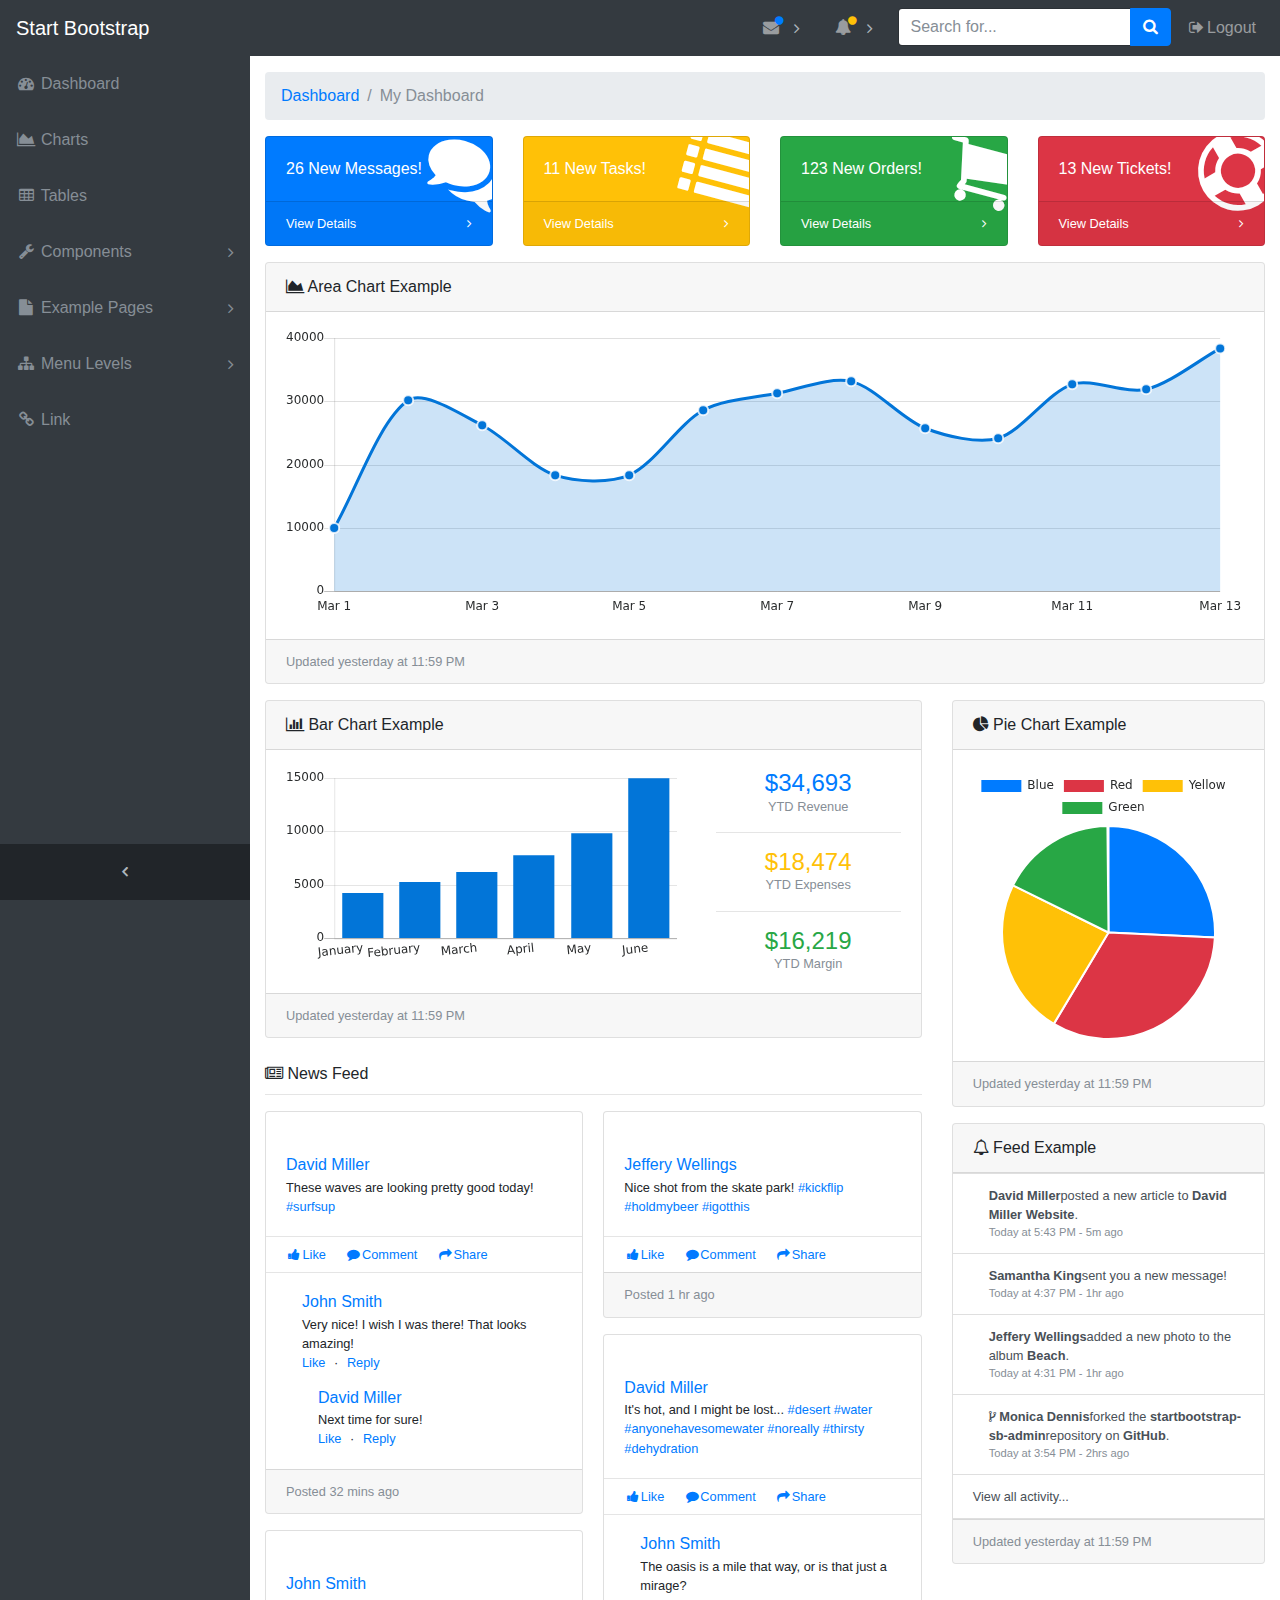
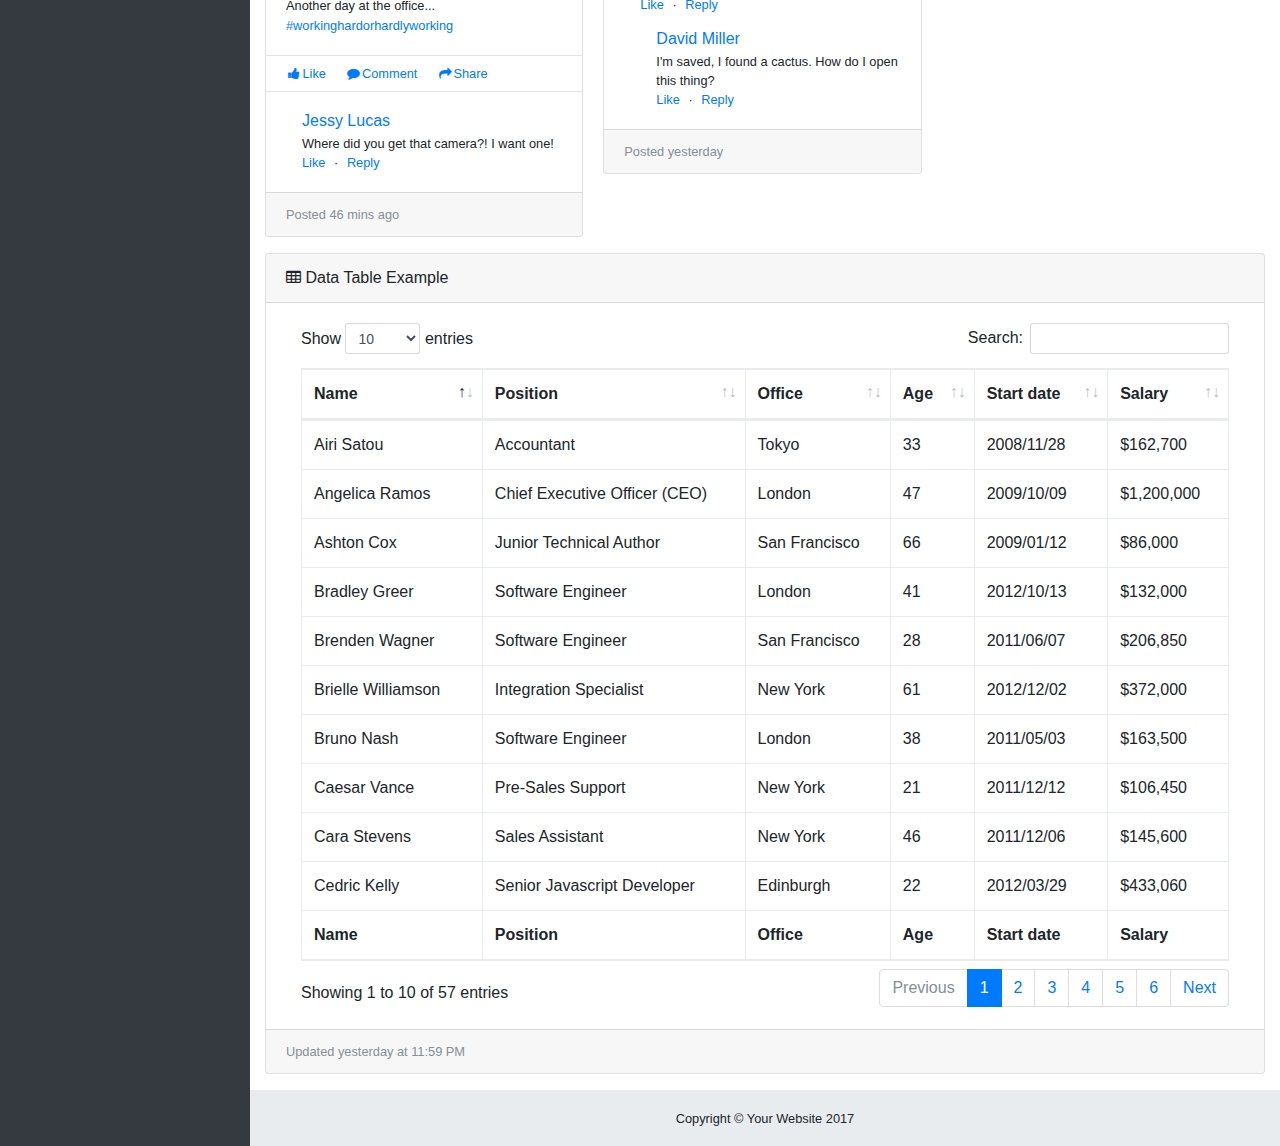
==== public/index.html @ 4612005a "firebase hosting" ====
<!DOCTYPE html>
<html lang="en">

<head>
  <meta charset="utf-8">
  <meta http-equiv="X-UA-Compatible" content="IE=edge">
  <meta name="viewport" content="width=device-width, initial-scale=1, shrink-to-fit=no">
  <meta name="description" content="">
  <meta name="author" content="">
  <title>SB Admin - Start Bootstrap Template</title>


  <script src="https://www.gstatic.com/firebasejs/4.4.0/firebase.js"></script>
  <script>
    // Initialize Firebase
    var config = {
      apiKey: "AIzaSyCR17c6uLZyAi4OZ89HX_tX3UncpFhzVC8",
      authDomain: "ohdormitory-mirim.firebaseapp.com",
      databaseURL: "https://ohdormitory-mirim.firebaseio.com",
      projectId: "ohdormitory-mirim",
      storageBucket: "ohdormitory-mirim.appspot.com",
      messagingSenderId: "16311010061"
    };
    firebase.initializeApp(config);
  </script>
  
<!-- Bootstrap core CSS-->
  <link href="vendor/bootstrap/css/bootstrap.min.css" rel="stylesheet">
  <!-- Custom fonts for this template-->
  <link href="vendor/font-awesome/css/font-awesome.min.css" rel="stylesheet" type="text/css">
  <!-- Page level plugin CSS-->
  <link href="vendor/datatables/dataTables.bootstrap4.css" rel="stylesheet">
  <!-- Custom styles for this template-->
  <link href="css/sb-admin.css" rel="stylesheet">
</head>

<body class="fixed-nav sticky-footer bg-dark" id="page-top">
  <!-- Navigation-->
  <nav class="navbar navbar-expand-lg navbar-dark bg-dark fixed-top" id="mainNav">
    <a class="navbar-brand" href="index.html">Start Bootstrap</a>
    <button class="navbar-toggler navbar-toggler-right" type="button" data-toggle="collapse" data-target="#navbarResponsive" aria-controls="navbarResponsive" aria-expanded="false" aria-label="Toggle navigation">
      <span class="navbar-toggler-icon"></span>
    </button>
    <div class="collapse navbar-collapse" id="navbarResponsive">
      <ul class="navbar-nav navbar-sidenav" id="exampleAccordion">
        <li class="nav-item" data-toggle="tooltip" data-placement="right" title="Dashboard">
          <a class="nav-link" href="index.html">
            <i class="fa fa-fw fa-dashboard"></i>
            <span class="nav-link-text">Dashboard</span>
          </a>
        </li>
        <li class="nav-item" data-toggle="tooltip" data-placement="right" title="Charts">
          <a class="nav-link" href="charts.html">
            <i class="fa fa-fw fa-area-chart"></i>
            <span class="nav-link-text">Charts</span>
          </a>
        </li>
        <li class="nav-item" data-toggle="tooltip" data-placement="right" title="Tables">
          <a class="nav-link" href="tables.html">
            <i class="fa fa-fw fa-table"></i>
            <span class="nav-link-text">Tables</span>
          </a>
        </li>
        <li class="nav-item" data-toggle="tooltip" data-placement="right" title="Components">
          <a class="nav-link nav-link-collapse collapsed" data-toggle="collapse" href="#collapseComponents" data-parent="#exampleAccordion">
            <i class="fa fa-fw fa-wrench"></i>
            <span class="nav-link-text">Components</span>
          </a>
          <ul class="sidenav-second-level collapse" id="collapseComponents">
            <li>
              <a href="navbar.html">Navbar</a>
            </li>
            <li>
              <a href="cards.html">Cards</a>
            </li>
          </ul>
        </li>
        <li class="nav-item" data-toggle="tooltip" data-placement="right" title="Example Pages">
          <a class="nav-link nav-link-collapse collapsed" data-toggle="collapse" href="#collapseExamplePages" data-parent="#exampleAccordion">
            <i class="fa fa-fw fa-file"></i>
            <span class="nav-link-text">Example Pages</span>
          </a>
          <ul class="sidenav-second-level collapse" id="collapseExamplePages">
            <li>
              <a href="login.html">Login Page</a>
            </li>
            <li>
              <a href="register.html">Registration Page</a>
            </li>
            <li>
              <a href="forgot-password.html">Forgot Password Page</a>
            </li>
            <li>
              <a href="blank.html">Blank Page</a>
            </li>
          </ul>
        </li>
        <li class="nav-item" data-toggle="tooltip" data-placement="right" title="Menu Levels">
          <a class="nav-link nav-link-collapse collapsed" data-toggle="collapse" href="#collapseMulti" data-parent="#exampleAccordion">
            <i class="fa fa-fw fa-sitemap"></i>
            <span class="nav-link-text">Menu Levels</span>
          </a>
          <ul class="sidenav-second-level collapse" id="collapseMulti">
            <li>
              <a href="#">Second Level Item</a>
            </li>
            <li>
              <a href="#">Second Level Item</a>
            </li>
            <li>
              <a href="#">Second Level Item</a>
            </li>
            <li>
              <a class="nav-link-collapse collapsed" data-toggle="collapse" href="#collapseMulti2">Third Level</a>
              <ul class="sidenav-third-level collapse" id="collapseMulti2">
                <li>
                  <a href="#">Third Level Item</a>
                </li>
                <li>
                  <a href="#">Third Level Item</a>
                </li>
                <li>
                  <a href="#">Third Level Item</a>
                </li>
              </ul>
            </li>
          </ul>
        </li>
        <li class="nav-item" data-toggle="tooltip" data-placement="right" title="Link">
          <a class="nav-link" href="#">
            <i class="fa fa-fw fa-link"></i>
            <span class="nav-link-text">Link</span>
          </a>
        </li>
      </ul>
      <ul class="navbar-nav sidenav-toggler">
        <li class="nav-item">
          <a class="nav-link text-center" id="sidenavToggler">
            <i class="fa fa-fw fa-angle-left"></i>
          </a>
        </li>
      </ul>
      <ul class="navbar-nav ml-auto">
        <li class="nav-item dropdown">
          <a class="nav-link dropdown-toggle mr-lg-2" id="messagesDropdown" href="#" data-toggle="dropdown" aria-haspopup="true" aria-expanded="false">
            <i class="fa fa-fw fa-envelope"></i>
            <span class="d-lg-none">Messages
              <span class="badge badge-pill badge-primary">12 New</span>
            </span>
            <span class="indicator text-primary d-none d-lg-block">
              <i class="fa fa-fw fa-circle"></i>
            </span>
          </a>
          <div class="dropdown-menu" aria-labelledby="messagesDropdown">
            <h6 class="dropdown-header">New Messages:</h6>
            <div class="dropdown-divider"></div>
            <a class="dropdown-item" href="#">
              <strong>David Miller</strong>
              <span class="small float-right text-muted">11:21 AM</span>
              <div class="dropdown-message small">Hey there! This new version of SB Admin is pretty awesome! These messages clip off when they reach the end of the box so they don't overflow over to the sides!</div>
            </a>
            <div class="dropdown-divider"></div>
            <a class="dropdown-item" href="#">
              <strong>Jane Smith</strong>
              <span class="small float-right text-muted">11:21 AM</span>
              <div class="dropdown-message small">I was wondering if you could meet for an appointment at 3:00 instead of 4:00. Thanks!</div>
            </a>
            <div class="dropdown-divider"></div>
            <a class="dropdown-item" href="#">
              <strong>John Doe</strong>
              <span class="small float-right text-muted">11:21 AM</span>
              <div class="dropdown-message small">I've sent the final files over to you for review. When you're able to sign off of them let me know and we can discuss distribution.</div>
            </a>
            <div class="dropdown-divider"></div>
            <a class="dropdown-item small" href="#">View all messages</a>
          </div>
        </li>
        <li class="nav-item dropdown">
          <a class="nav-link dropdown-toggle mr-lg-2" id="alertsDropdown" href="#" data-toggle="dropdown" aria-haspopup="true" aria-expanded="false">
            <i class="fa fa-fw fa-bell"></i>
            <span class="d-lg-none">Alerts
              <span class="badge badge-pill badge-warning">6 New</span>
            </span>
            <span class="indicator text-warning d-none d-lg-block">
              <i class="fa fa-fw fa-circle"></i>
            </span>
          </a>
          <div class="dropdown-menu" aria-labelledby="alertsDropdown">
            <h6 class="dropdown-header">New Alerts:</h6>
            <div class="dropdown-divider"></div>
            <a class="dropdown-item" href="#">
              <span class="text-success">
                <strong>
                  <i class="fa fa-long-arrow-up fa-fw"></i>Status Update</strong>
              </span>
              <span class="small float-right text-muted">11:21 AM</span>
              <div class="dropdown-message small">This is an automated server response message. All systems are online.</div>
            </a>
            <div class="dropdown-divider"></div>
            <a class="dropdown-item" href="#">
              <span class="text-danger">
                <strong>
                  <i class="fa fa-long-arrow-down fa-fw"></i>Status Update</strong>
              </span>
              <span class="small float-right text-muted">11:21 AM</span>
              <div class="dropdown-message small">This is an automated server response message. All systems are online.</div>
            </a>
            <div class="dropdown-divider"></div>
            <a class="dropdown-item" href="#">
              <span class="text-success">
                <strong>
                  <i class="fa fa-long-arrow-up fa-fw"></i>Status Update</strong>
              </span>
              <span class="small float-right text-muted">11:21 AM</span>
              <div class="dropdown-message small">This is an automated server response message. All systems are online.</div>
            </a>
            <div class="dropdown-divider"></div>
            <a class="dropdown-item small" href="#">View all alerts</a>
          </div>
        </li>
        <li class="nav-item">
          <form class="form-inline my-2 my-lg-0 mr-lg-2">
            <div class="input-group">
              <input class="form-control" type="text" placeholder="Search for...">
              <span class="input-group-btn">
                <button class="btn btn-primary" type="button">
                  <i class="fa fa-search"></i>
                </button>
              </span>
            </div>
          </form>
        </li>
        <li class="nav-item">
          <a class="nav-link" data-toggle="modal" data-target="#exampleModal">
            <i class="fa fa-fw fa-sign-out"></i>Logout</a>
        </li>
      </ul>
    </div>
  </nav>
  <div class="content-wrapper">
    <div class="container-fluid">
      <!-- Breadcrumbs-->
      <ol class="breadcrumb">
        <li class="breadcrumb-item">
          <a href="#">Dashboard</a>
        </li>
        <li class="breadcrumb-item active">My Dashboard</li>
      </ol>
      <!-- Icon Cards-->
      <div class="row">
        <div class="col-xl-3 col-sm-6 mb-3">
          <div class="card text-white bg-primary o-hidden h-100">
            <div class="card-body">
              <div class="card-body-icon">
                <i class="fa fa-fw fa-comments"></i>
              </div>
              <div class="mr-5">26 New Messages!</div>
            </div>
            <a class="card-footer text-white clearfix small z-1" href="#">
              <span class="float-left">View Details</span>
              <span class="float-right">
                <i class="fa fa-angle-right"></i>
              </span>
            </a>
          </div>
        </div>
        <div class="col-xl-3 col-sm-6 mb-3">
          <div class="card text-white bg-warning o-hidden h-100">
            <div class="card-body">
              <div class="card-body-icon">
                <i class="fa fa-fw fa-list"></i>
              </div>
              <div class="mr-5">11 New Tasks!</div>
            </div>
            <a class="card-footer text-white clearfix small z-1" href="#">
              <span class="float-left">View Details</span>
              <span class="float-right">
                <i class="fa fa-angle-right"></i>
              </span>
            </a>
          </div>
        </div>
        <div class="col-xl-3 col-sm-6 mb-3">
          <div class="card text-white bg-success o-hidden h-100">
            <div class="card-body">
              <div class="card-body-icon">
                <i class="fa fa-fw fa-shopping-cart"></i>
              </div>
              <div class="mr-5">123 New Orders!</div>
            </div>
            <a class="card-footer text-white clearfix small z-1" href="#">
              <span class="float-left">View Details</span>
              <span class="float-right">
                <i class="fa fa-angle-right"></i>
              </span>
            </a>
          </div>
        </div>
        <div class="col-xl-3 col-sm-6 mb-3">
          <div class="card text-white bg-danger o-hidden h-100">
            <div class="card-body">
              <div class="card-body-icon">
                <i class="fa fa-fw fa-support"></i>
              </div>
              <div class="mr-5">13 New Tickets!</div>
            </div>
            <a class="card-footer text-white clearfix small z-1" href="#">
              <span class="float-left">View Details</span>
              <span class="float-right">
                <i class="fa fa-angle-right"></i>
              </span>
            </a>
          </div>
        </div>
      </div>
      <!-- Area Chart Example-->
      <div class="card mb-3">
        <div class="card-header">
          <i class="fa fa-area-chart"></i> Area Chart Example</div>
        <div class="card-body">
          <canvas id="myAreaChart" width="100%" height="30"></canvas>
        </div>
        <div class="card-footer small text-muted">Updated yesterday at 11:59 PM</div>
      </div>
      <div class="row">
        <div class="col-lg-8">
          <!-- Example Bar Chart Card-->
          <div class="card mb-3">
            <div class="card-header">
              <i class="fa fa-bar-chart"></i> Bar Chart Example</div>
            <div class="card-body">
              <div class="row">
                <div class="col-sm-8 my-auto">
                  <canvas id="myBarChart" width="100" height="50"></canvas>
                </div>
                <div class="col-sm-4 text-center my-auto">
                  <div class="h4 mb-0 text-primary">$34,693</div>
                  <div class="small text-muted">YTD Revenue</div>
                  <hr>
                  <div class="h4 mb-0 text-warning">$18,474</div>
                  <div class="small text-muted">YTD Expenses</div>
                  <hr>
                  <div class="h4 mb-0 text-success">$16,219</div>
                  <div class="small text-muted">YTD Margin</div>
                </div>
              </div>
            </div>
            <div class="card-footer small text-muted">Updated yesterday at 11:59 PM</div>
          </div>
          <!-- Card Columns Example Social Feed-->
          <div class="mb-0 mt-4">
            <i class="fa fa-newspaper-o"></i> News Feed</div>
          <hr class="mt-2">
          <div class="card-columns">
            <!-- Example Social Card-->
            <div class="card mb-3">
              <a href="#">
                <img class="card-img-top img-fluid w-100" src="https://unsplash.it/700/450?image=610" alt="">
              </a>
              <div class="card-body">
                <h6 class="card-title mb-1"><a href="#">David Miller</a></h6>
                <p class="card-text small">These waves are looking pretty good today!
                  <a href="#">#surfsup</a>
                </p>
              </div>
              <hr class="my-0">
              <div class="card-body py-2 small">
                <a class="mr-3 d-inline-block" href="#">
                  <i class="fa fa-fw fa-thumbs-up"></i>Like</a>
                <a class="mr-3 d-inline-block" href="#">
                  <i class="fa fa-fw fa-comment"></i>Comment</a>
                <a class="d-inline-block" href="#">
                  <i class="fa fa-fw fa-share"></i>Share</a>
              </div>
              <hr class="my-0">
              <div class="card-body small bg-faded">
                <div class="media">
                  <img class="d-flex mr-3" src="http://placehold.it/45x45" alt="">
                  <div class="media-body">
                    <h6 class="mt-0 mb-1"><a href="#">John Smith</a></h6>Very nice! I wish I was there! That looks amazing!
                    <ul class="list-inline mb-0">
                      <li class="list-inline-item">
                        <a href="#">Like</a>
                      </li>
                      <li class="list-inline-item">·</li>
                      <li class="list-inline-item">
                        <a href="#">Reply</a>
                      </li>
                    </ul>
                    <div class="media mt-3">
                      <a class="d-flex pr-3" href="#">
                        <img src="http://placehold.it/45x45" alt="">
                      </a>
                      <div class="media-body">
                        <h6 class="mt-0 mb-1"><a href="#">David Miller</a></h6>Next time for sure!
                        <ul class="list-inline mb-0">
                          <li class="list-inline-item">
                            <a href="#">Like</a>
                          </li>
                          <li class="list-inline-item">·</li>
                          <li class="list-inline-item">
                            <a href="#">Reply</a>
                          </li>
                        </ul>
                      </div>
                    </div>
                  </div>
                </div>
              </div>
              <div class="card-footer small text-muted">Posted 32 mins ago</div>
            </div>
            <!-- Example Social Card-->
            <div class="card mb-3">
              <a href="#">
                <img class="card-img-top img-fluid w-100" src="https://unsplash.it/700/450?image=180" alt="">
              </a>
              <div class="card-body">
                <h6 class="card-title mb-1"><a href="#">John Smith</a></h6>
                <p class="card-text small">Another day at the office...
                  <a href="#">#workinghardorhardlyworking</a>
                </p>
              </div>
              <hr class="my-0">
              <div class="card-body py-2 small">
                <a class="mr-3 d-inline-block" href="#">
                  <i class="fa fa-fw fa-thumbs-up"></i>Like</a>
                <a class="mr-3 d-inline-block" href="#">
                  <i class="fa fa-fw fa-comment"></i>Comment</a>
                <a class="d-inline-block" href="#">
                  <i class="fa fa-fw fa-share"></i>Share</a>
              </div>
              <hr class="my-0">
              <div class="card-body small bg-faded">
                <div class="media">
                  <img class="d-flex mr-3" src="http://placehold.it/45x45" alt="">
                  <div class="media-body">
                    <h6 class="mt-0 mb-1"><a href="#">Jessy Lucas</a></h6>Where did you get that camera?! I want one!
                    <ul class="list-inline mb-0">
                      <li class="list-inline-item">
                        <a href="#">Like</a>
                      </li>
                      <li class="list-inline-item">·</li>
                      <li class="list-inline-item">
                        <a href="#">Reply</a>
                      </li>
                    </ul>
                  </div>
                </div>
              </div>
              <div class="card-footer small text-muted">Posted 46 mins ago</div>
            </div>
            <!-- Example Social Card-->
            <div class="card mb-3">
              <a href="#">
                <img class="card-img-top img-fluid w-100" src="https://unsplash.it/700/450?image=281" alt="">
              </a>
              <div class="card-body">
                <h6 class="card-title mb-1"><a href="#">Jeffery Wellings</a></h6>
                <p class="card-text small">Nice shot from the skate park!
                  <a href="#">#kickflip</a>
                  <a href="#">#holdmybeer</a>
                  <a href="#">#igotthis</a>
                </p>
              </div>
              <hr class="my-0">
              <div class="card-body py-2 small">
                <a class="mr-3 d-inline-block" href="#">
                  <i class="fa fa-fw fa-thumbs-up"></i>Like</a>
                <a class="mr-3 d-inline-block" href="#">
                  <i class="fa fa-fw fa-comment"></i>Comment</a>
                <a class="d-inline-block" href="#">
                  <i class="fa fa-fw fa-share"></i>Share</a>
              </div>
              <div class="card-footer small text-muted">Posted 1 hr ago</div>
            </div>
            <!-- Example Social Card-->
            <div class="card mb-3">
              <a href="#">
                <img class="card-img-top img-fluid w-100" src="https://unsplash.it/700/450?image=185" alt="">
              </a>
              <div class="card-body">
                <h6 class="card-title mb-1"><a href="#">David Miller</a></h6>
                <p class="card-text small">It's hot, and I might be lost...
                  <a href="#">#desert</a>
                  <a href="#">#water</a>
                  <a href="#">#anyonehavesomewater</a>
                  <a href="#">#noreally</a>
                  <a href="#">#thirsty</a>
                  <a href="#">#dehydration</a>
                </p>
              </div>
              <hr class="my-0">
              <div class="card-body py-2 small">
                <a class="mr-3 d-inline-block" href="#">
                  <i class="fa fa-fw fa-thumbs-up"></i>Like</a>
                <a class="mr-3 d-inline-block" href="#">
                  <i class="fa fa-fw fa-comment"></i>Comment</a>
                <a class="d-inline-block" href="#">
                  <i class="fa fa-fw fa-share"></i>Share</a>
              </div>
              <hr class="my-0">
              <div class="card-body small bg-faded">
                <div class="media">
                  <img class="d-flex mr-3" src="http://placehold.it/45x45" alt="">
                  <div class="media-body">
                    <h6 class="mt-0 mb-1"><a href="#">John Smith</a></h6>The oasis is a mile that way, or is that just a mirage?
                    <ul class="list-inline mb-0">
                      <li class="list-inline-item">
                        <a href="#">Like</a>
                      </li>
                      <li class="list-inline-item">·</li>
                      <li class="list-inline-item">
                        <a href="#">Reply</a>
                      </li>
                    </ul>
                    <div class="media mt-3">
                      <a class="d-flex pr-3" href="#">
                        <img src="http://placehold.it/45x45" alt="">
                      </a>
                      <div class="media-body">
                        <h6 class="mt-0 mb-1"><a href="#">David Miller</a></h6>
                        <img class="img-fluid w-100 mb-1" src="https://unsplash.it/700/450?image=789" alt="">I'm saved, I found a cactus. How do I open this thing?
                        <ul class="list-inline mb-0">
                          <li class="list-inline-item">
                            <a href="#">Like</a>
                          </li>
                          <li class="list-inline-item">·</li>
                          <li class="list-inline-item">
                            <a href="#">Reply</a>
                          </li>
                        </ul>
                      </div>
                    </div>
                  </div>
                </div>
              </div>
              <div class="card-footer small text-muted">Posted yesterday</div>
            </div>
          </div>
          <!-- /Card Columns-->
        </div>
        <div class="col-lg-4">
          <!-- Example Pie Chart Card-->
          <div class="card mb-3">
            <div class="card-header">
              <i class="fa fa-pie-chart"></i> Pie Chart Example</div>
            <div class="card-body">
              <canvas id="myPieChart" width="100%" height="100"></canvas>
            </div>
            <div class="card-footer small text-muted">Updated yesterday at 11:59 PM</div>
          </div>
          <!-- Example Notifications Card-->
          <div class="card mb-3">
            <div class="card-header">
              <i class="fa fa-bell-o"></i> Feed Example</div>
            <div class="list-group list-group-flush small">
              <a class="list-group-item list-group-item-action" href="#">
                <div class="media">
                  <img class="d-flex mr-3 rounded-circle" src="http://placehold.it/45x45" alt="">
                  <div class="media-body">
                    <strong>David Miller</strong>posted a new article to
                    <strong>David Miller Website</strong>.
                    <div class="text-muted smaller">Today at 5:43 PM - 5m ago</div>
                  </div>
                </div>
              </a>
              <a class="list-group-item list-group-item-action" href="#">
                <div class="media">
                  <img class="d-flex mr-3 rounded-circle" src="http://placehold.it/45x45" alt="">
                  <div class="media-body">
                    <strong>Samantha King</strong>sent you a new message!
                    <div class="text-muted smaller">Today at 4:37 PM - 1hr ago</div>
                  </div>
                </div>
              </a>
              <a class="list-group-item list-group-item-action" href="#">
                <div class="media">
                  <img class="d-flex mr-3 rounded-circle" src="http://placehold.it/45x45" alt="">
                  <div class="media-body">
                    <strong>Jeffery Wellings</strong>added a new photo to the album
                    <strong>Beach</strong>.
                    <div class="text-muted smaller">Today at 4:31 PM - 1hr ago</div>
                  </div>
                </div>
              </a>
              <a class="list-group-item list-group-item-action" href="#">
                <div class="media">
                  <img class="d-flex mr-3 rounded-circle" src="http://placehold.it/45x45" alt="">
                  <div class="media-body">
                    <i class="fa fa-code-fork"></i>
                    <strong>Monica Dennis</strong>forked the
                    <strong>startbootstrap-sb-admin</strong>repository on
                    <strong>GitHub</strong>.
                    <div class="text-muted smaller">Today at 3:54 PM - 2hrs ago</div>
                  </div>
                </div>
              </a>
              <a class="list-group-item list-group-item-action" href="#">View all activity...</a>
            </div>
            <div class="card-footer small text-muted">Updated yesterday at 11:59 PM</div>
          </div>
        </div>
      </div>
      <!-- Example DataTables Card-->
      <div class="card mb-3">
        <div class="card-header">
          <i class="fa fa-table"></i> Data Table Example</div>
        <div class="card-body">
          <div class="table-responsive">
            <table class="table table-bordered" id="dataTable" width="100%" cellspacing="0">
              <thead>
                <tr>
                  <th>Name</th>
                  <th>Position</th>
                  <th>Office</th>
                  <th>Age</th>
                  <th>Start date</th>
                  <th>Salary</th>
                </tr>
              </thead>
              <tfoot>
                <tr>
                  <th>Name</th>
                  <th>Position</th>
                  <th>Office</th>
                  <th>Age</th>
                  <th>Start date</th>
                  <th>Salary</th>
                </tr>
              </tfoot>
              <tbody>
                <tr>
                  <td>Tiger Nixon</td>
                  <td>System Architect</td>
                  <td>Edinburgh</td>
                  <td>61</td>
                  <td>2011/04/25</td>
                  <td>$320,800</td>
                </tr>
                <tr>
                  <td>Garrett Winters</td>
                  <td>Accountant</td>
                  <td>Tokyo</td>
                  <td>63</td>
                  <td>2011/07/25</td>
                  <td>$170,750</td>
                </tr>
                <tr>
                  <td>Ashton Cox</td>
                  <td>Junior Technical Author</td>
                  <td>San Francisco</td>
                  <td>66</td>
                  <td>2009/01/12</td>
                  <td>$86,000</td>
                </tr>
                <tr>
                  <td>Cedric Kelly</td>
                  <td>Senior Javascript Developer</td>
                  <td>Edinburgh</td>
                  <td>22</td>
                  <td>2012/03/29</td>
                  <td>$433,060</td>
                </tr>
                <tr>
                  <td>Airi Satou</td>
                  <td>Accountant</td>
                  <td>Tokyo</td>
                  <td>33</td>
                  <td>2008/11/28</td>
                  <td>$162,700</td>
                </tr>
                <tr>
                  <td>Brielle Williamson</td>
                  <td>Integration Specialist</td>
                  <td>New York</td>
                  <td>61</td>
                  <td>2012/12/02</td>
                  <td>$372,000</td>
                </tr>
                <tr>
                  <td>Herrod Chandler</td>
                  <td>Sales Assistant</td>
                  <td>San Francisco</td>
                  <td>59</td>
                  <td>2012/08/06</td>
                  <td>$137,500</td>
                </tr>
                <tr>
                  <td>Rhona Davidson</td>
                  <td>Integration Specialist</td>
                  <td>Tokyo</td>
                  <td>55</td>
                  <td>2010/10/14</td>
                  <td>$327,900</td>
                </tr>
                <tr>
                  <td>Colleen Hurst</td>
                  <td>Javascript Developer</td>
                  <td>San Francisco</td>
                  <td>39</td>
                  <td>2009/09/15</td>
                  <td>$205,500</td>
                </tr>
                <tr>
                  <td>Sonya Frost</td>
                  <td>Software Engineer</td>
                  <td>Edinburgh</td>
                  <td>23</td>
                  <td>2008/12/13</td>
                  <td>$103,600</td>
                </tr>
                <tr>
                  <td>Jena Gaines</td>
                  <td>Office Manager</td>
                  <td>London</td>
                  <td>30</td>
                  <td>2008/12/19</td>
                  <td>$90,560</td>
                </tr>
                <tr>
                  <td>Quinn Flynn</td>
                  <td>Support Lead</td>
                  <td>Edinburgh</td>
                  <td>22</td>
                  <td>2013/03/03</td>
                  <td>$342,000</td>
                </tr>
                <tr>
                  <td>Charde Marshall</td>
                  <td>Regional Director</td>
                  <td>San Francisco</td>
                  <td>36</td>
                  <td>2008/10/16</td>
                  <td>$470,600</td>
                </tr>
                <tr>
                  <td>Haley Kennedy</td>
                  <td>Senior Marketing Designer</td>
                  <td>London</td>
                  <td>43</td>
                  <td>2012/12/18</td>
                  <td>$313,500</td>
                </tr>
                <tr>
                  <td>Tatyana Fitzpatrick</td>
                  <td>Regional Director</td>
                  <td>London</td>
                  <td>19</td>
                  <td>2010/03/17</td>
                  <td>$385,750</td>
                </tr>
                <tr>
                  <td>Michael Silva</td>
                  <td>Marketing Designer</td>
                  <td>London</td>
                  <td>66</td>
                  <td>2012/11/27</td>
                  <td>$198,500</td>
                </tr>
                <tr>
                  <td>Paul Byrd</td>
                  <td>Chief Financial Officer (CFO)</td>
                  <td>New York</td>
                  <td>64</td>
                  <td>2010/06/09</td>
                  <td>$725,000</td>
                </tr>
                <tr>
                  <td>Gloria Little</td>
                  <td>Systems Administrator</td>
                  <td>New York</td>
                  <td>59</td>
                  <td>2009/04/10</td>
                  <td>$237,500</td>
                </tr>
                <tr>
                  <td>Bradley Greer</td>
                  <td>Software Engineer</td>
                  <td>London</td>
                  <td>41</td>
                  <td>2012/10/13</td>
                  <td>$132,000</td>
                </tr>
                <tr>
                  <td>Dai Rios</td>
                  <td>Personnel Lead</td>
                  <td>Edinburgh</td>
                  <td>35</td>
                  <td>2012/09/26</td>
                  <td>$217,500</td>
                </tr>
                <tr>
                  <td>Jenette Caldwell</td>
                  <td>Development Lead</td>
                  <td>New York</td>
                  <td>30</td>
                  <td>2011/09/03</td>
                  <td>$345,000</td>
                </tr>
                <tr>
                  <td>Yuri Berry</td>
                  <td>Chief Marketing Officer (CMO)</td>
                  <td>New York</td>
                  <td>40</td>
                  <td>2009/06/25</td>
                  <td>$675,000</td>
                </tr>
                <tr>
                  <td>Caesar Vance</td>
                  <td>Pre-Sales Support</td>
                  <td>New York</td>
                  <td>21</td>
                  <td>2011/12/12</td>
                  <td>$106,450</td>
                </tr>
                <tr>
                  <td>Doris Wilder</td>
                  <td>Sales Assistant</td>
                  <td>Sidney</td>
                  <td>23</td>
                  <td>2010/09/20</td>
                  <td>$85,600</td>
                </tr>
                <tr>
                  <td>Angelica Ramos</td>
                  <td>Chief Executive Officer (CEO)</td>
                  <td>London</td>
                  <td>47</td>
                  <td>2009/10/09</td>
                  <td>$1,200,000</td>
                </tr>
                <tr>
                  <td>Gavin Joyce</td>
                  <td>Developer</td>
                  <td>Edinburgh</td>
                  <td>42</td>
                  <td>2010/12/22</td>
                  <td>$92,575</td>
                </tr>
                <tr>
                  <td>Jennifer Chang</td>
                  <td>Regional Director</td>
                  <td>Singapore</td>
                  <td>28</td>
                  <td>2010/11/14</td>
                  <td>$357,650</td>
                </tr>
                <tr>
                  <td>Brenden Wagner</td>
                  <td>Software Engineer</td>
                  <td>San Francisco</td>
                  <td>28</td>
                  <td>2011/06/07</td>
                  <td>$206,850</td>
                </tr>
                <tr>
                  <td>Fiona Green</td>
                  <td>Chief Operating Officer (COO)</td>
                  <td>San Francisco</td>
                  <td>48</td>
                  <td>2010/03/11</td>
                  <td>$850,000</td>
                </tr>
                <tr>
                  <td>Shou Itou</td>
                  <td>Regional Marketing</td>
                  <td>Tokyo</td>
                  <td>20</td>
                  <td>2011/08/14</td>
                  <td>$163,000</td>
                </tr>
                <tr>
                  <td>Michelle House</td>
                  <td>Integration Specialist</td>
                  <td>Sidney</td>
                  <td>37</td>
                  <td>2011/06/02</td>
                  <td>$95,400</td>
                </tr>
                <tr>
                  <td>Suki Burks</td>
                  <td>Developer</td>
                  <td>London</td>
                  <td>53</td>
                  <td>2009/10/22</td>
                  <td>$114,500</td>
                </tr>
                <tr>
                  <td>Prescott Bartlett</td>
                  <td>Technical Author</td>
                  <td>London</td>
                  <td>27</td>
                  <td>2011/05/07</td>
                  <td>$145,000</td>
                </tr>
                <tr>
                  <td>Gavin Cortez</td>
                  <td>Team Leader</td>
                  <td>San Francisco</td>
                  <td>22</td>
                  <td>2008/10/26</td>
                  <td>$235,500</td>
                </tr>
                <tr>
                  <td>Martena Mccray</td>
                  <td>Post-Sales support</td>
                  <td>Edinburgh</td>
                  <td>46</td>
                  <td>2011/03/09</td>
                  <td>$324,050</td>
                </tr>
                <tr>
                  <td>Unity Butler</td>
                  <td>Marketing Designer</td>
                  <td>San Francisco</td>
                  <td>47</td>
                  <td>2009/12/09</td>
                  <td>$85,675</td>
                </tr>
                <tr>
                  <td>Howard Hatfield</td>
                  <td>Office Manager</td>
                  <td>San Francisco</td>
                  <td>51</td>
                  <td>2008/12/16</td>
                  <td>$164,500</td>
                </tr>
                <tr>
                  <td>Hope Fuentes</td>
                  <td>Secretary</td>
                  <td>San Francisco</td>
                  <td>41</td>
                  <td>2010/02/12</td>
                  <td>$109,850</td>
                </tr>
                <tr>
                  <td>Vivian Harrell</td>
                  <td>Financial Controller</td>
                  <td>San Francisco</td>
                  <td>62</td>
                  <td>2009/02/14</td>
                  <td>$452,500</td>
                </tr>
                <tr>
                  <td>Timothy Mooney</td>
                  <td>Office Manager</td>
                  <td>London</td>
                  <td>37</td>
                  <td>2008/12/11</td>
                  <td>$136,200</td>
                </tr>
                <tr>
                  <td>Jackson Bradshaw</td>
                  <td>Director</td>
                  <td>New York</td>
                  <td>65</td>
                  <td>2008/09/26</td>
                  <td>$645,750</td>
                </tr>
                <tr>
                  <td>Olivia Liang</td>
                  <td>Support Engineer</td>
                  <td>Singapore</td>
                  <td>64</td>
                  <td>2011/02/03</td>
                  <td>$234,500</td>
                </tr>
                <tr>
                  <td>Bruno Nash</td>
                  <td>Software Engineer</td>
                  <td>London</td>
                  <td>38</td>
                  <td>2011/05/03</td>
                  <td>$163,500</td>
                </tr>
                <tr>
                  <td>Sakura Yamamoto</td>
                  <td>Support Engineer</td>
                  <td>Tokyo</td>
                  <td>37</td>
                  <td>2009/08/19</td>
                  <td>$139,575</td>
                </tr>
                <tr>
                  <td>Thor Walton</td>
                  <td>Developer</td>
                  <td>New York</td>
                  <td>61</td>
                  <td>2013/08/11</td>
                  <td>$98,540</td>
                </tr>
                <tr>
                  <td>Finn Camacho</td>
                  <td>Support Engineer</td>
                  <td>San Francisco</td>
                  <td>47</td>
                  <td>2009/07/07</td>
                  <td>$87,500</td>
                </tr>
                <tr>
                  <td>Serge Baldwin</td>
                  <td>Data Coordinator</td>
                  <td>Singapore</td>
                  <td>64</td>
                  <td>2012/04/09</td>
                  <td>$138,575</td>
                </tr>
                <tr>
                  <td>Zenaida Frank</td>
                  <td>Software Engineer</td>
                  <td>New York</td>
                  <td>63</td>
                  <td>2010/01/04</td>
                  <td>$125,250</td>
                </tr>
                <tr>
                  <td>Zorita Serrano</td>
                  <td>Software Engineer</td>
                  <td>San Francisco</td>
                  <td>56</td>
                  <td>2012/06/01</td>
                  <td>$115,000</td>
                </tr>
                <tr>
                  <td>Jennifer Acosta</td>
                  <td>Junior Javascript Developer</td>
                  <td>Edinburgh</td>
                  <td>43</td>
                  <td>2013/02/01</td>
                  <td>$75,650</td>
                </tr>
                <tr>
                  <td>Cara Stevens</td>
                  <td>Sales Assistant</td>
                  <td>New York</td>
                  <td>46</td>
                  <td>2011/12/06</td>
                  <td>$145,600</td>
                </tr>
                <tr>
                  <td>Hermione Butler</td>
                  <td>Regional Director</td>
                  <td>London</td>
                  <td>47</td>
                  <td>2011/03/21</td>
                  <td>$356,250</td>
                </tr>
                <tr>
                  <td>Lael Greer</td>
                  <td>Systems Administrator</td>
                  <td>London</td>
                  <td>21</td>
                  <td>2009/02/27</td>
                  <td>$103,500</td>
                </tr>
                <tr>
                  <td>Jonas Alexander</td>
                  <td>Developer</td>
                  <td>San Francisco</td>
                  <td>30</td>
                  <td>2010/07/14</td>
                  <td>$86,500</td>
                </tr>
                <tr>
                  <td>Shad Decker</td>
                  <td>Regional Director</td>
                  <td>Edinburgh</td>
                  <td>51</td>
                  <td>2008/11/13</td>
                  <td>$183,000</td>
                </tr>
                <tr>
                  <td>Michael Bruce</td>
                  <td>Javascript Developer</td>
                  <td>Singapore</td>
                  <td>29</td>
                  <td>2011/06/27</td>
                  <td>$183,000</td>
                </tr>
                <tr>
                  <td>Donna Snider</td>
                  <td>Customer Support</td>
                  <td>New York</td>
                  <td>27</td>
                  <td>2011/01/25</td>
                  <td>$112,000</td>
                </tr>
              </tbody>
            </table>
          </div>
        </div>
        <div class="card-footer small text-muted">Updated yesterday at 11:59 PM</div>
      </div>
    </div>
    <!-- /.container-fluid-->
    <!-- /.content-wrapper-->
    <footer class="sticky-footer">
      <div class="container">
        <div class="text-center">
          <small>Copyright © Your Website 2017</small>
        </div>
      </div>
    </footer>
    <!-- Scroll to Top Button-->
    <a class="scroll-to-top rounded" href="#page-top">
      <i class="fa fa-angle-up"></i>
    </a>
    <!-- Logout Modal-->
    <div class="modal fade" id="exampleModal" tabindex="-1" role="dialog" aria-labelledby="exampleModalLabel" aria-hidden="true">
      <div class="modal-dialog" role="document">
        <div class="modal-content">
          <div class="modal-header">
            <h5 class="modal-title" id="exampleModalLabel">Ready to Leave?</h5>
            <button class="close" type="button" data-dismiss="modal" aria-label="Close">
              <span aria-hidden="true">×</span>
            </button>
          </div>
          <div class="modal-body">Select "Logout" below if you are ready to end your current session.</div>
          <div class="modal-footer">
            <button class="btn btn-secondary" type="button" data-dismiss="modal">Cancel</button>
            <a class="btn btn-primary" href="login.html">Logout</a>
          </div>
        </div>
      </div>
    </div>
    <!-- Bootstrap core JavaScript-->
    <script src="vendor/jquery/jquery.min.js"></script>
    <script src="vendor/popper/popper.min.js"></script>
    <script src="vendor/bootstrap/js/bootstrap.min.js"></script>
    <!-- Core plugin JavaScript-->
    <script src="vendor/jquery-easing/jquery.easing.min.js"></script>
    <!-- Page level plugin JavaScript-->
    <script src="vendor/chart.js/Chart.min.js"></script>
    <script src="vendor/datatables/jquery.dataTables.js"></script>
    <script src="vendor/datatables/dataTables.bootstrap4.js"></script>
    <!-- Custom scripts for all pages-->
    <script src="js/sb-admin.min.js"></script>
    <!-- Custom scripts for this page-->
    <script src="js/sb-admin-datatables.min.js"></script>
    <script src="js/sb-admin-charts.min.js"></script>
  </div>
</body>

</html>
---- public/css/sb-admin.css ----
/*!
 * Start Bootstrap - SB Admin v4.0.0-beta (https://startbootstrap.com/template-overviews/sb-admin)
 * Copyright 2013-2017 Start Bootstrap
 * Licensed under MIT (https://github.com/BlackrockDigital/startbootstrap-sb-admin/blob/master/LICENSE)
 */
html {
  position: relative;
  min-height: 100%; }

body {
  overflow-x: hidden; }

body.sticky-footer {
  margin-bottom: 56px; }
  body.sticky-footer .content-wrapper {
    min-height: calc(100vh - 56px - 56px); }

body.fixed-nav {
  padding-top: 56px; }

.content-wrapper {
  min-height: calc(100vh - 56px);
  padding-top: 1rem; }

.scroll-to-top {
  position: fixed;
  right: 15px;
  bottom: 3px;
  display: none;
  width: 50px;
  height: 50px;
  text-align: center;
  color: white;
  background: rgba(52, 58, 64, 0.5);
  line-height: 45px; }
  .scroll-to-top:focus, .scroll-to-top:hover {
    color: white; }
  .scroll-to-top:hover {
    background: #343a40; }
  .scroll-to-top i {
    font-weight: 800; }

.smaller {
  font-size: 0.7rem; }

.o-hidden {
  overflow: hidden !important; }

.z-0 {
  z-index: 0; }

.z-1 {
  z-index: 1; }

#mainNav .navbar-collapse {
  overflow: auto;
  max-height: 75vh; }
  #mainNav .navbar-collapse .navbar-nav .nav-item .nav-link {
    cursor: pointer; }
  #mainNav .navbar-collapse .navbar-sidenav .nav-link-collapse:after {
    float: right;
    content: '\f107';
    font-family: 'FontAwesome'; }
  #mainNav .navbar-collapse .navbar-sidenav .nav-link-collapse.collapsed:after {
    content: '\f105'; }
  #mainNav .navbar-collapse .navbar-sidenav .sidenav-second-level,
  #mainNav .navbar-collapse .navbar-sidenav .sidenav-third-level {
    padding-left: 0; }
    #mainNav .navbar-collapse .navbar-sidenav .sidenav-second-level > li > a,
    #mainNav .navbar-collapse .navbar-sidenav .sidenav-third-level > li > a {
      display: block;
      padding: 0.5em 0; }
      #mainNav .navbar-collapse .navbar-sidenav .sidenav-second-level > li > a:focus, #mainNav .navbar-collapse .navbar-sidenav .sidenav-second-level > li > a:hover,
      #mainNav .navbar-collapse .navbar-sidenav .sidenav-third-level > li > a:focus,
      #mainNav .navbar-collapse .navbar-sidenav .sidenav-third-level > li > a:hover {
        text-decoration: none; }
  #mainNav .navbar-collapse .navbar-sidenav .sidenav-second-level > li > a {
    padding-left: 1em; }
  #mainNav .navbar-collapse .navbar-sidenav .sidenav-third-level > li > a {
    padding-left: 2em; }
  #mainNav .navbar-collapse .sidenav-toggler {
    display: none; }
  #mainNav .navbar-collapse .navbar-nav > .nav-item.dropdown > .nav-link {
    position: relative;
    min-width: 45px; }
    #mainNav .navbar-collapse .navbar-nav > .nav-item.dropdown > .nav-link:after {
      float: right;
      width: auto;
      content: '\f105';
      border: none;
      font-family: 'FontAwesome'; }
    #mainNav .navbar-collapse .navbar-nav > .nav-item.dropdown > .nav-link .indicator {
      position: absolute;
      top: 5px;
      left: 21px;
      font-size: 10px; }
  #mainNav .navbar-collapse .navbar-nav > .nav-item.dropdown.show > .nav-link:after {
    content: '\f107'; }
  #mainNav .navbar-collapse .navbar-nav > .nav-item.dropdown .dropdown-menu > .dropdown-item > .dropdown-message {
    overflow: hidden;
    max-width: none;
    text-overflow: ellipsis; }

@media (min-width: 992px) {
  #mainNav .navbar-brand {
    width: 250px; }
  #mainNav .navbar-collapse {
    overflow: visible;
    max-height: none; }
    #mainNav .navbar-collapse .navbar-sidenav {
      position: absolute;
      top: 0;
      left: 0;
      overflow-x: hidden;
      overflow-y: auto;
      -webkit-flex-direction: column;
      -ms-flex-direction: column;
      flex-direction: column;
      margin-top: 56px; }
      #mainNav .navbar-collapse .navbar-sidenav > .nav-item {
        width: 250px;
        padding: 0; }
        #mainNav .navbar-collapse .navbar-sidenav > .nav-item > .nav-link {
          padding: 1em; }
        #mainNav .navbar-collapse .navbar-sidenav > .nav-item .sidenav-second-level,
        #mainNav .navbar-collapse .navbar-sidenav > .nav-item .sidenav-third-level {
          padding-left: 0;
          list-style: none; }
          #mainNav .navbar-collapse .navbar-sidenav > .nav-item .sidenav-second-level > li,
          #mainNav .navbar-collapse .navbar-sidenav > .nav-item .sidenav-third-level > li {
            width: 250px; }
            #mainNav .navbar-collapse .navbar-sidenav > .nav-item .sidenav-second-level > li > a,
            #mainNav .navbar-collapse .navbar-sidenav > .nav-item .sidenav-third-level > li > a {
              padding: 1em; }
        #mainNav .navbar-collapse .navbar-sidenav > .nav-item .sidenav-second-level > li > a {
          padding-left: 2.75em; }
        #mainNav .navbar-collapse .navbar-sidenav > .nav-item .sidenav-third-level > li > a {
          padding-left: 3.75em; }
    #mainNav .navbar-collapse .navbar-nav > .nav-item.dropdown > .nav-link {
      min-width: 0; }
      #mainNav .navbar-collapse .navbar-nav > .nav-item.dropdown > .nav-link:after {
        width: 24px;
        text-align: center; }
    #mainNav .navbar-collapse .navbar-nav > .nav-item.dropdown .dropdown-menu > .dropdown-item > .dropdown-message {
      max-width: 300px; } }

#mainNav.fixed-top .sidenav-toggler {
  display: none; }

@media (min-width: 992px) {
  #mainNav.fixed-top .navbar-sidenav {
    height: calc(100vh - 112px); }
  #mainNav.fixed-top .sidenav-toggler {
    position: absolute;
    top: 0;
    left: 0;
    display: flex;
    overflow-x: hidden;
    overflow-y: auto;
    -webkit-flex-direction: column;
    -ms-flex-direction: column;
    flex-direction: column;
    margin-top: calc(100vh - 56px); }
    #mainNav.fixed-top .sidenav-toggler > .nav-item {
      width: 250px;
      padding: 0; }
      #mainNav.fixed-top .sidenav-toggler > .nav-item > .nav-link {
        padding: 1em; } }

#mainNav.fixed-top.navbar-dark .sidenav-toggler {
  background-color: #212529; }
  #mainNav.fixed-top.navbar-dark .sidenav-toggler a i {
    color: #adb5bd; }

#mainNav.fixed-top.navbar-light .sidenav-toggler {
  background-color: #dee2e6; }
  #mainNav.fixed-top.navbar-light .sidenav-toggler a i {
    color: rgba(0, 0, 0, 0.5); }

body.sidenav-toggled #mainNav.fixed-top .sidenav-toggler {
  overflow-x: hidden;
  width: 55px; }
  body.sidenav-toggled #mainNav.fixed-top .sidenav-toggler .nav-item,
  body.sidenav-toggled #mainNav.fixed-top .sidenav-toggler .nav-link {
    width: 55px !important; }

body.sidenav-toggled #mainNav.fixed-top #sidenavToggler i {
  -webkit-transform: scaleX(-1);
  -moz-transform: scaleX(-1);
  -o-transform: scaleX(-1);
  transform: scaleX(-1);
  filter: FlipH;
  -ms-filter: 'FlipH'; }

#mainNav.static-top .sidenav-toggler {
  display: none; }

@media (min-width: 992px) {
  #mainNav.static-top .sidenav-toggler {
    display: flex; } }

body.sidenav-toggled #mainNav.static-top #sidenavToggler i {
  -webkit-transform: scaleX(-1);
  -moz-transform: scaleX(-1);
  -o-transform: scaleX(-1);
  transform: scaleX(-1);
  filter: FlipH;
  -ms-filter: 'FlipH'; }

.content-wrapper {
  overflow-x: hidden;
  background: white; }
  @media (min-width: 992px) {
    .content-wrapper {
      margin-left: 250px; } }

#sidenavToggler i {
  font-weight: 800; }

.navbar-sidenav-tooltip.show {
  display: none; }

@media (min-width: 992px) {
  body.sidenav-toggled .content-wrapper {
    margin-left: 55px; } }

body.sidenav-toggled .navbar-sidenav {
  overflow-x: hidden;
  width: 55px; }
  body.sidenav-toggled .navbar-sidenav .nav-link-text {
    display: none; }
  body.sidenav-toggled .navbar-sidenav .nav-item,
  body.sidenav-toggled .navbar-sidenav .nav-link {
    width: 55px !important; }
    body.sidenav-toggled .navbar-sidenav .nav-item:after,
    body.sidenav-toggled .navbar-sidenav .nav-link:after {
      display: none; }

body.sidenav-toggled .navbar-sidenav-tooltip.show {
  display: flex; }

#mainNav.navbar-dark .navbar-collapse .navbar-sidenav .nav-link-collapse:after {
  color: #868e96; }

#mainNav.navbar-dark .navbar-collapse .navbar-sidenav > .nav-item > .nav-link {
  color: #868e96; }
  #mainNav.navbar-dark .navbar-collapse .navbar-sidenav > .nav-item > .nav-link:hover {
    color: #adb5bd; }

#mainNav.navbar-dark .navbar-collapse .navbar-sidenav > .nav-item .sidenav-second-level > li > a,
#mainNav.navbar-dark .navbar-collapse .navbar-sidenav > .nav-item .sidenav-third-level > li > a {
  color: #868e96; }
  #mainNav.navbar-dark .navbar-collapse .navbar-sidenav > .nav-item .sidenav-second-level > li > a:focus, #mainNav.navbar-dark .navbar-collapse .navbar-sidenav > .nav-item .sidenav-second-level > li > a:hover,
  #mainNav.navbar-dark .navbar-collapse .navbar-sidenav > .nav-item .sidenav-third-level > li > a:focus,
  #mainNav.navbar-dark .navbar-collapse .navbar-sidenav > .nav-item .sidenav-third-level > li > a:hover {
    color: #adb5bd; }

#mainNav.navbar-dark .navbar-collapse .navbar-nav > .nav-item.dropdown > .nav-link:after {
  color: #adb5bd; }

@media (min-width: 992px) {
  #mainNav.navbar-dark .navbar-collapse .navbar-sidenav {
    background: #343a40; }
    #mainNav.navbar-dark .navbar-collapse .navbar-sidenav li.active a {
      color: white !important;
      background-color: #495057; }
      #mainNav.navbar-dark .navbar-collapse .navbar-sidenav li.active a:focus, #mainNav.navbar-dark .navbar-collapse .navbar-sidenav li.active a:hover {
        color: white; }
    #mainNav.navbar-dark .navbar-collapse .navbar-sidenav > .nav-item .sidenav-second-level,
    #mainNav.navbar-dark .navbar-collapse .navbar-sidenav > .nav-item .sidenav-third-level {
      background: #343a40; } }

#mainNav.navbar-light .navbar-collapse .navbar-sidenav .nav-link-collapse:after {
  color: rgba(0, 0, 0, 0.5); }

#mainNav.navbar-light .navbar-collapse .navbar-sidenav > .nav-item > .nav-link {
  color: rgba(0, 0, 0, 0.5); }
  #mainNav.navbar-light .navbar-collapse .navbar-sidenav > .nav-item > .nav-link:hover {
    color: rgba(0, 0, 0, 0.7); }

#mainNav.navbar-light .navbar-collapse .navbar-sidenav > .nav-item .sidenav-second-level > li > a,
#mainNav.navbar-light .navbar-collapse .navbar-sidenav > .nav-item .sidenav-third-level > li > a {
  color: rgba(0, 0, 0, 0.5); }
  #mainNav.navbar-light .navbar-collapse .navbar-sidenav > .nav-item .sidenav-second-level > li > a:focus, #mainNav.navbar-light .navbar-collapse .navbar-sidenav > .nav-item .sidenav-second-level > li > a:hover,
  #mainNav.navbar-light .navbar-collapse .navbar-sidenav > .nav-item .sidenav-third-level > li > a:focus,
  #mainNav.navbar-light .navbar-collapse .navbar-sidenav > .nav-item .sidenav-third-level > li > a:hover {
    color: rgba(0, 0, 0, 0.7); }

#mainNav.navbar-light .navbar-collapse .navbar-nav > .nav-item.dropdown > .nav-link:after {
  color: rgba(0, 0, 0, 0.5); }

@media (min-width: 992px) {
  #mainNav.navbar-light .navbar-collapse .navbar-sidenav {
    background: #f8f9fa; }
    #mainNav.navbar-light .navbar-collapse .navbar-sidenav li.active a {
      color: #000 !important;
      background-color: #e9ecef; }
      #mainNav.navbar-light .navbar-collapse .navbar-sidenav li.active a:focus, #mainNav.navbar-light .navbar-collapse .navbar-sidenav li.active a:hover {
        color: #000; }
    #mainNav.navbar-light .navbar-collapse .navbar-sidenav > .nav-item .sidenav-second-level,
    #mainNav.navbar-light .navbar-collapse .navbar-sidenav > .nav-item .sidenav-third-level {
      background: #f8f9fa; } }

.card-body-icon {
  position: absolute;
  z-index: 0;
  top: -25px;
  right: -25px;
  font-size: 5rem;
  -webkit-transform: rotate(15deg);
  -ms-transform: rotate(15deg);
  transform: rotate(15deg); }

@media (min-width: 576px) {
  .card-columns {
    column-count: 1; } }

@media (min-width: 768px) {
  .card-columns {
    column-count: 2; } }

@media (min-width: 1200px) {
  .card-columns {
    column-count: 2; } }

.card-login {
  max-width: 25rem; }

.card-register {
  max-width: 40rem; }

footer.sticky-footer {
  position: absolute;
  right: 0;
  bottom: 0;
  width: 100%;
  height: 56px;
  background-color: #e9ecef;
  line-height: 55px; }
  @media (min-width: 992px) {
    footer.sticky-footer {
      width: calc(100% - 250px); } }

@media (min-width: 992px) {
  body.sidenav-toggled footer.sticky-footer {
    width: calc(100% - 55px); } }
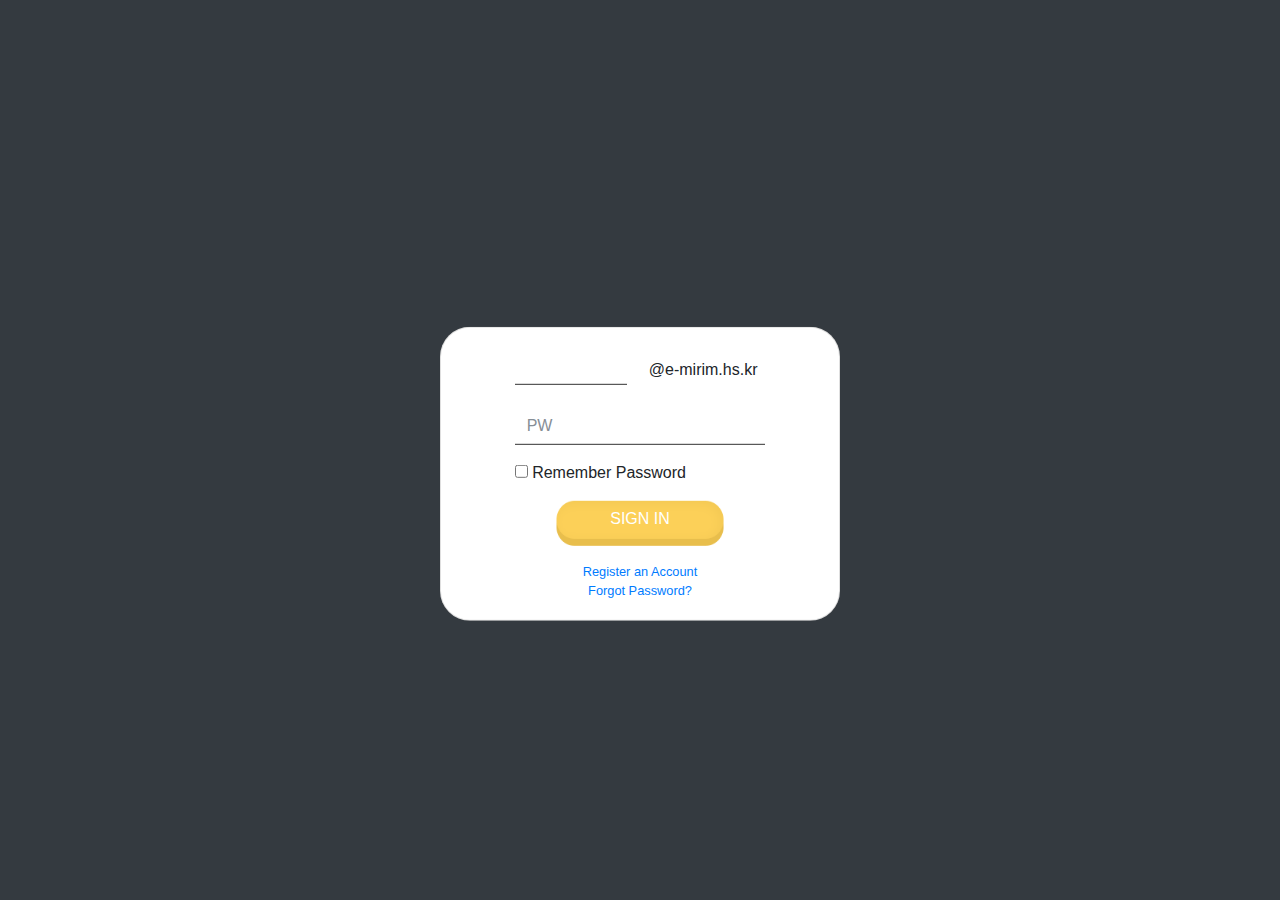
==== commit eb3115e3: "merge" ====
--- a/public/index.html
+++ b/public/index.html
@@ -1,3 +1,4 @@
+
 <!DOCTYPE html>
 <html lang="en">
 
@@ -7,1138 +8,126 @@
   <meta name="viewport" content="width=device-width, initial-scale=1, shrink-to-fit=no">
   <meta name="description" content="">
   <meta name="author" content="">
-  <title>SB Admin - Start Bootstrap Template</title>
-
-
-  <script src="https://www.gstatic.com/firebasejs/4.4.0/firebase.js"></script>
-  <script>
-    // Initialize Firebase
-    var config = {
-      apiKey: "AIzaSyCR17c6uLZyAi4OZ89HX_tX3UncpFhzVC8",
-      authDomain: "ohdormitory-mirim.firebaseapp.com",
-      databaseURL: "https://ohdormitory-mirim.firebaseio.com",
-      projectId: "ohdormitory-mirim",
-      storageBucket: "ohdormitory-mirim.appspot.com",
-      messagingSenderId: "16311010061"
-    };
-    firebase.initializeApp(config);
-  </script>
-  
-<!-- Bootstrap core CSS-->
+  <title>오몇점 관리자모드</title>
+  <!-- Bootstrap core CSS-->
   <link href="vendor/bootstrap/css/bootstrap.min.css" rel="stylesheet">
   <!-- Custom fonts for this template-->
   <link href="vendor/font-awesome/css/font-awesome.min.css" rel="stylesheet" type="text/css">
-  <!-- Page level plugin CSS-->
-  <link href="vendor/datatables/dataTables.bootstrap4.css" rel="stylesheet">
   <!-- Custom styles for this template-->
   <link href="css/sb-admin.css" rel="stylesheet">
 </head>
+<style>
+  #loginBtn {
+   background: url('image/loginBtn.png') no-repeat;
+    width:170px;
+    background-size: 170px 45px;
+    color: #fff;
+  }
+  #loginBtn:hover{
+    background: url('image/loginBtnHover.png') no-repeat;
+     width:171px;
+     background-size: 171px 45px;
+     color: #fcd058;
+    }
+  #loginBtn{
+    height:45px;
+    border: none;
+    padding-bottom: 10px;
+     cursor: pointer;
+  }
+  .card-login{
+    border-radius: 30px;
+  }
 
-<body class="fixed-nav sticky-footer bg-dark" id="page-top">
-  <!-- Navigation-->
-  <nav class="navbar navbar-expand-lg navbar-dark bg-dark fixed-top" id="mainNav">
-    <a class="navbar-brand" href="index.html">Start Bootstrap</a>
-    <button class="navbar-toggler navbar-toggler-right" type="button" data-toggle="collapse" data-target="#navbarResponsive" aria-controls="navbarResponsive" aria-expanded="false" aria-label="Toggle navigation">
-      <span class="navbar-toggler-icon"></span>
-    </button>
-    <div class="collapse navbar-collapse" id="navbarResponsive">
-      <ul class="navbar-nav navbar-sidenav" id="exampleAccordion">
-        <li class="nav-item" data-toggle="tooltip" data-placement="right" title="Dashboard">
-          <a class="nav-link" href="index.html">
-            <i class="fa fa-fw fa-dashboard"></i>
-            <span class="nav-link-text">Dashboard</span>
-          </a>
-        </li>
-        <li class="nav-item" data-toggle="tooltip" data-placement="right" title="Charts">
-          <a class="nav-link" href="charts.html">
-            <i class="fa fa-fw fa-area-chart"></i>
-            <span class="nav-link-text">Charts</span>
-          </a>
-        </li>
-        <li class="nav-item" data-toggle="tooltip" data-placement="right" title="Tables">
-          <a class="nav-link" href="tables.html">
-            <i class="fa fa-fw fa-table"></i>
-            <span class="nav-link-text">Tables</span>
-          </a>
-        </li>
-        <li class="nav-item" data-toggle="tooltip" data-placement="right" title="Components">
-          <a class="nav-link nav-link-collapse collapsed" data-toggle="collapse" href="#collapseComponents" data-parent="#exampleAccordion">
-            <i class="fa fa-fw fa-wrench"></i>
-            <span class="nav-link-text">Components</span>
-          </a>
-          <ul class="sidenav-second-level collapse" id="collapseComponents">
-            <li>
-              <a href="navbar.html">Navbar</a>
-            </li>
-            <li>
-              <a href="cards.html">Cards</a>
-            </li>
-          </ul>
-        </li>
-        <li class="nav-item" data-toggle="tooltip" data-placement="right" title="Example Pages">
-          <a class="nav-link nav-link-collapse collapsed" data-toggle="collapse" href="#collapseExamplePages" data-parent="#exampleAccordion">
-            <i class="fa fa-fw fa-file"></i>
-            <span class="nav-link-text">Example Pages</span>
-          </a>
-          <ul class="sidenav-second-level collapse" id="collapseExamplePages">
-            <li>
-              <a href="login.html">Login Page</a>
-            </li>
-            <li>
-              <a href="register.html">Registration Page</a>
-            </li>
-            <li>
-              <a href="forgot-password.html">Forgot Password Page</a>
-            </li>
-            <li>
-              <a href="blank.html">Blank Page</a>
-            </li>
-          </ul>
-        </li>
-        <li class="nav-item" data-toggle="tooltip" data-placement="right" title="Menu Levels">
-          <a class="nav-link nav-link-collapse collapsed" data-toggle="collapse" href="#collapseMulti" data-parent="#exampleAccordion">
-            <i class="fa fa-fw fa-sitemap"></i>
-            <span class="nav-link-text">Menu Levels</span>
-          </a>
-          <ul class="sidenav-second-level collapse" id="collapseMulti">
-            <li>
-              <a href="#">Second Level Item</a>
-            </li>
-            <li>
-              <a href="#">Second Level Item</a>
-            </li>
-            <li>
-              <a href="#">Second Level Item</a>
-            </li>
-            <li>
-              <a class="nav-link-collapse collapsed" data-toggle="collapse" href="#collapseMulti2">Third Level</a>
-              <ul class="sidenav-third-level collapse" id="collapseMulti2">
-                <li>
-                  <a href="#">Third Level Item</a>
-                </li>
-                <li>
-                  <a href="#">Third Level Item</a>
-                </li>
-                <li>
-                  <a href="#">Third Level Item</a>
-                </li>
-              </ul>
-            </li>
-          </ul>
-        </li>
-        <li class="nav-item" data-toggle="tooltip" data-placement="right" title="Link">
-          <a class="nav-link" href="#">
-            <i class="fa fa-fw fa-link"></i>
-            <span class="nav-link-text">Link</span>
-          </a>
-        </li>
-      </ul>
-      <ul class="navbar-nav sidenav-toggler">
-        <li class="nav-item">
-          <a class="nav-link text-center" id="sidenavToggler">
-            <i class="fa fa-fw fa-angle-left"></i>
-          </a>
-        </li>
-      </ul>
-      <ul class="navbar-nav ml-auto">
-        <li class="nav-item dropdown">
-          <a class="nav-link dropdown-toggle mr-lg-2" id="messagesDropdown" href="#" data-toggle="dropdown" aria-haspopup="true" aria-expanded="false">
-            <i class="fa fa-fw fa-envelope"></i>
-            <span class="d-lg-none">Messages
-              <span class="badge badge-pill badge-primary">12 New</span>
-            </span>
-            <span class="indicator text-primary d-none d-lg-block">
-              <i class="fa fa-fw fa-circle"></i>
-            </span>
-          </a>
-          <div class="dropdown-menu" aria-labelledby="messagesDropdown">
-            <h6 class="dropdown-header">New Messages:</h6>
-            <div class="dropdown-divider"></div>
-            <a class="dropdown-item" href="#">
-              <strong>David Miller</strong>
-              <span class="small float-right text-muted">11:21 AM</span>
-              <div class="dropdown-message small">Hey there! This new version of SB Admin is pretty awesome! These messages clip off when they reach the end of the box so they don't overflow over to the sides!</div>
-            </a>
-            <div class="dropdown-divider"></div>
-            <a class="dropdown-item" href="#">
-              <strong>Jane Smith</strong>
-              <span class="small float-right text-muted">11:21 AM</span>
-              <div class="dropdown-message small">I was wondering if you could meet for an appointment at 3:00 instead of 4:00. Thanks!</div>
-            </a>
-            <div class="dropdown-divider"></div>
-            <a class="dropdown-item" href="#">
-              <strong>John Doe</strong>
-              <span class="small float-right text-muted">11:21 AM</span>
-              <div class="dropdown-message small">I've sent the final files over to you for review. When you're able to sign off of them let me know and we can discuss distribution.</div>
-            </a>
-            <div class="dropdown-divider"></div>
-            <a class="dropdown-item small" href="#">View all messages</a>
-          </div>
-        </li>
-        <li class="nav-item dropdown">
-          <a class="nav-link dropdown-toggle mr-lg-2" id="alertsDropdown" href="#" data-toggle="dropdown" aria-haspopup="true" aria-expanded="false">
-            <i class="fa fa-fw fa-bell"></i>
-            <span class="d-lg-none">Alerts
-              <span class="badge badge-pill badge-warning">6 New</span>
-            </span>
-            <span class="indicator text-warning d-none d-lg-block">
-              <i class="fa fa-fw fa-circle"></i>
-            </span>
-          </a>
-          <div class="dropdown-menu" aria-labelledby="alertsDropdown">
-            <h6 class="dropdown-header">New Alerts:</h6>
-            <div class="dropdown-divider"></div>
-            <a class="dropdown-item" href="#">
-              <span class="text-success">
-                <strong>
-                  <i class="fa fa-long-arrow-up fa-fw"></i>Status Update</strong>
-              </span>
-              <span class="small float-right text-muted">11:21 AM</span>
-              <div class="dropdown-message small">This is an automated server response message. All systems are online.</div>
-            </a>
-            <div class="dropdown-divider"></div>
-            <a class="dropdown-item" href="#">
-              <span class="text-danger">
-                <strong>
-                  <i class="fa fa-long-arrow-down fa-fw"></i>Status Update</strong>
-              </span>
-              <span class="small float-right text-muted">11:21 AM</span>
-              <div class="dropdown-message small">This is an automated server response message. All systems are online.</div>
-            </a>
-            <div class="dropdown-divider"></div>
-            <a class="dropdown-item" href="#">
-              <span class="text-success">
-                <strong>
-                  <i class="fa fa-long-arrow-up fa-fw"></i>Status Update</strong>
-              </span>
-              <span class="small float-right text-muted">11:21 AM</span>
-              <div class="dropdown-message small">This is an automated server response message. All systems are online.</div>
-            </a>
-            <div class="dropdown-divider"></div>
-            <a class="dropdown-item small" href="#">View all alerts</a>
-          </div>
-        </li>
-        <li class="nav-item">
-          <form class="form-inline my-2 my-lg-0 mr-lg-2">
-            <div class="input-group">
-              <input class="form-control" type="text" placeholder="Search for...">
-              <span class="input-group-btn">
-                <button class="btn btn-primary" type="button">
-                  <i class="fa fa-search"></i>
-                </button>
-              </span>
-            </div>
-          </form>
-        </li>
-        <li class="nav-item">
-          <a class="nav-link" data-toggle="modal" data-target="#exampleModal">
-            <i class="fa fa-fw fa-sign-out"></i>Logout</a>
-        </li>
-      </ul>
-    </div>
-  </nav>
-  <div class="content-wrapper">
-    <div class="container-fluid">
-      <!-- Breadcrumbs-->
-      <ol class="breadcrumb">
-        <li class="breadcrumb-item">
-          <a href="#">Dashboard</a>
-        </li>
-        <li class="breadcrumb-item active">My Dashboard</li>
-      </ol>
-      <!-- Icon Cards-->
-      <div class="row">
-        <div class="col-xl-3 col-sm-6 mb-3">
-          <div class="card text-white bg-primary o-hidden h-100">
-            <div class="card-body">
-              <div class="card-body-icon">
-                <i class="fa fa-fw fa-comments"></i>
+  .form-control{
+    height: auto;
+    box-shadow: none;
+    border-radius: 0!important;
+    border-top: none;
+    border-left: none;
+    border-right: none;
+    border-bottom: 1px solid #333;
+  }
+  .form-Align{
+    text-align:center;
+    vertical-align:middle;
+    align-items: center;
+    align:center;
+    align-content: center;
+  }
+  #mirimEmail{
+    width: 50%;
+  }
+  @media(max-width:410px){
+    #emailInput{
+      width:25%;float:left;
+    }
+  }
+  @media(min-width:410px){
+    #emailInput{
+      width:45%;float:left;
+    }
+  }
+  .container{
+    position:absolute;
+    top:50%;
+    left:50%;
+    transform:translate(-50%, -50%)
+  }
+</style>
+<body class="bg-dark">
+  <div class="container">
+    <div class="card card-login mx-auto mt-5">
+      <div class="card-body">
+        <form>
+          <div class="form-group" class="form-Align" style="text-align:center;margin-left:15%;margin-right:15%;">
+            <div style="display:inline-block;">
+              <div id="emailInput">
+                <input class="form-control" id="email" type="text" aria-describedby="emailHelp" required>
               </div>
-              <div class="mr-5">26 New Messages!</div>
-            </div>
-            <a class="card-footer text-white clearfix small z-1" href="#">
-              <span class="float-left">View Details</span>
-              <span class="float-right">
-                <i class="fa fa-angle-right"></i>
-              </span>
-            </a>
-          </div>
-        </div>
-        <div class="col-xl-3 col-sm-6 mb-3">
-          <div class="card text-white bg-warning o-hidden h-100">
-            <div class="card-body">
-              <div class="card-body-icon">
-                <i class="fa fa-fw fa-list"></i>
-              </div>
-              <div class="mr-5">11 New Tasks!</div>
-            </div>
-            <a class="card-footer text-white clearfix small z-1" href="#">
-              <span class="float-left">View Details</span>
-              <span class="float-right">
-                <i class="fa fa-angle-right"></i>
-              </span>
-            </a>
-          </div>
-        </div>
-        <div class="col-xl-3 col-sm-6 mb-3">
-          <div class="card text-white bg-success o-hidden h-100">
-            <div class="card-body">
-              <div class="card-body-icon">
-                <i class="fa fa-fw fa-shopping-cart"></i>
-              </div>
-              <div class="mr-5">123 New Orders!</div>
-            </div>
-            <a class="card-footer text-white clearfix small z-1" href="#">
-              <span class="float-left">View Details</span>
-              <span class="float-right">
-                <i class="fa fa-angle-right"></i>
-              </span>
-            </a>
-          </div>
-        </div>
-        <div class="col-xl-3 col-sm-6 mb-3">
-          <div class="card text-white bg-danger o-hidden h-100">
-            <div class="card-body">
-              <div class="card-body-icon">
-                <i class="fa fa-fw fa-support"></i>
-              </div>
-              <div class="mr-5">13 New Tickets!</div>
-            </div>
-            <a class="card-footer text-white clearfix small z-1" href="#">
-              <span class="float-left">View Details</span>
-              <span class="float-right">
-                <i class="fa fa-angle-right"></i>
-              </span>
-            </a>
-          </div>
-        </div>
-      </div>
-      <!-- Area Chart Example-->
-      <div class="card mb-3">
-        <div class="card-header">
-          <i class="fa fa-area-chart"></i> Area Chart Example</div>
-        <div class="card-body">
-          <canvas id="myAreaChart" width="100%" height="30"></canvas>
-        </div>
-        <div class="card-footer small text-muted">Updated yesterday at 11:59 PM</div>
-      </div>
-      <div class="row">
-        <div class="col-lg-8">
-          <!-- Example Bar Chart Card-->
-          <div class="card mb-3">
-            <div class="card-header">
-              <i class="fa fa-bar-chart"></i> Bar Chart Example</div>
-            <div class="card-body">
-              <div class="row">
-                <div class="col-sm-8 my-auto">
-                  <canvas id="myBarChart" width="100" height="50"></canvas>
-                </div>
-                <div class="col-sm-4 text-center my-auto">
-                  <div class="h4 mb-0 text-primary">$34,693</div>
-                  <div class="small text-muted">YTD Revenue</div>
-                  <hr>
-                  <div class="h4 mb-0 text-warning">$18,474</div>
-                  <div class="small text-muted">YTD Expenses</div>
-                  <hr>
-                  <div class="h4 mb-0 text-success">$16,219</div>
-                  <div class="small text-muted">YTD Margin</div>
-                </div>
-              </div>
-            </div>
-            <div class="card-footer small text-muted">Updated yesterday at 11:59 PM</div>
-          </div>
-          <!-- Card Columns Example Social Feed-->
-          <div class="mb-0 mt-4">
-            <i class="fa fa-newspaper-o"></i> News Feed</div>
-          <hr class="mt-2">
-          <div class="card-columns">
-            <!-- Example Social Card-->
-            <div class="card mb-3">
-              <a href="#">
-                <img class="card-img-top img-fluid w-100" src="https://unsplash.it/700/450?image=610" alt="">
-              </a>
-              <div class="card-body">
-                <h6 class="card-title mb-1"><a href="#">David Miller</a></h6>
-                <p class="card-text small">These waves are looking pretty good today!
-                  <a href="#">#surfsup</a>
-                </p>
-              </div>
-              <hr class="my-0">
-              <div class="card-body py-2 small">
-                <a class="mr-3 d-inline-block" href="#">
-                  <i class="fa fa-fw fa-thumbs-up"></i>Like</a>
-                <a class="mr-3 d-inline-block" href="#">
-                  <i class="fa fa-fw fa-comment"></i>Comment</a>
-                <a class="d-inline-block" href="#">
-                  <i class="fa fa-fw fa-share"></i>Share</a>
-              </div>
-              <hr class="my-0">
-              <div class="card-body small bg-faded">
-                <div class="media">
-                  <img class="d-flex mr-3" src="http://placehold.it/45x45" alt="">
-                  <div class="media-body">
-                    <h6 class="mt-0 mb-1"><a href="#">John Smith</a></h6>Very nice! I wish I was there! That looks amazing!
-                    <ul class="list-inline mb-0">
-                      <li class="list-inline-item">
-                        <a href="#">Like</a>
-                      </li>
-                      <li class="list-inline-item">·</li>
-                      <li class="list-inline-item">
-                        <a href="#">Reply</a>
-                      </li>
-                    </ul>
-                    <div class="media mt-3">
-                      <a class="d-flex pr-3" href="#">
-                        <img src="http://placehold.it/45x45" alt="">
-                      </a>
-                      <div class="media-body">
-                        <h6 class="mt-0 mb-1"><a href="#">David Miller</a></h6>Next time for sure!
-                        <ul class="list-inline mb-0">
-                          <li class="list-inline-item">
-                            <a href="#">Like</a>
-                          </li>
-                          <li class="list-inline-item">·</li>
-                          <li class="list-inline-item">
-                            <a href="#">Reply</a>
-                          </li>
-                        </ul>
-                      </div>
-                    </div>
-                  </div>
-                </div>
-              </div>
-              <div class="card-footer small text-muted">Posted 32 mins ago</div>
-            </div>
-            <!-- Example Social Card-->
-            <div class="card mb-3">
-              <a href="#">
-                <img class="card-img-top img-fluid w-100" src="https://unsplash.it/700/450?image=180" alt="">
-              </a>
-              <div class="card-body">
-                <h6 class="card-title mb-1"><a href="#">John Smith</a></h6>
-                <p class="card-text small">Another day at the office...
-                  <a href="#">#workinghardorhardlyworking</a>
-                </p>
-              </div>
-              <hr class="my-0">
-              <div class="card-body py-2 small">
-                <a class="mr-3 d-inline-block" href="#">
-                  <i class="fa fa-fw fa-thumbs-up"></i>Like</a>
-                <a class="mr-3 d-inline-block" href="#">
-                  <i class="fa fa-fw fa-comment"></i>Comment</a>
-                <a class="d-inline-block" href="#">
-                  <i class="fa fa-fw fa-share"></i>Share</a>
-              </div>
-              <hr class="my-0">
-              <div class="card-body small bg-faded">
-                <div class="media">
-                  <img class="d-flex mr-3" src="http://placehold.it/45x45" alt="">
-                  <div class="media-body">
-                    <h6 class="mt-0 mb-1"><a href="#">Jessy Lucas</a></h6>Where did you get that camera?! I want one!
-                    <ul class="list-inline mb-0">
-                      <li class="list-inline-item">
-                        <a href="#">Like</a>
-                      </li>
-                      <li class="list-inline-item">·</li>
-                      <li class="list-inline-item">
-                        <a href="#">Reply</a>
-                      </li>
-                    </ul>
-                  </div>
-                </div>
-              </div>
-              <div class="card-footer small text-muted">Posted 46 mins ago</div>
-            </div>
-            <!-- Example Social Card-->
-            <div class="card mb-3">
-              <a href="#">
-                <img class="card-img-top img-fluid w-100" src="https://unsplash.it/700/450?image=281" alt="">
-              </a>
-              <div class="card-body">
-                <h6 class="card-title mb-1"><a href="#">Jeffery Wellings</a></h6>
-                <p class="card-text small">Nice shot from the skate park!
-                  <a href="#">#kickflip</a>
-                  <a href="#">#holdmybeer</a>
-                  <a href="#">#igotthis</a>
-                </p>
-              </div>
-              <hr class="my-0">
-              <div class="card-body py-2 small">
-                <a class="mr-3 d-inline-block" href="#">
-                  <i class="fa fa-fw fa-thumbs-up"></i>Like</a>
-                <a class="mr-3 d-inline-block" href="#">
-                  <i class="fa fa-fw fa-comment"></i>Comment</a>
-                <a class="d-inline-block" href="#">
-                  <i class="fa fa-fw fa-share"></i>Share</a>
-              </div>
-              <div class="card-footer small text-muted">Posted 1 hr ago</div>
-            </div>
-            <!-- Example Social Card-->
-            <div class="card mb-3">
-              <a href="#">
-                <img class="card-img-top img-fluid w-100" src="https://unsplash.it/700/450?image=185" alt="">
-              </a>
-              <div class="card-body">
-                <h6 class="card-title mb-1"><a href="#">David Miller</a></h6>
-                <p class="card-text small">It's hot, and I might be lost...
-                  <a href="#">#desert</a>
-                  <a href="#">#water</a>
-                  <a href="#">#anyonehavesomewater</a>
-                  <a href="#">#noreally</a>
-                  <a href="#">#thirsty</a>
-                  <a href="#">#dehydration</a>
-                </p>
-              </div>
-              <hr class="my-0">
-              <div class="card-body py-2 small">
-                <a class="mr-3 d-inline-block" href="#">
-                  <i class="fa fa-fw fa-thumbs-up"></i>Like</a>
-                <a class="mr-3 d-inline-block" href="#">
-                  <i class="fa fa-fw fa-comment"></i>Comment</a>
-                <a class="d-inline-block" href="#">
-                  <i class="fa fa-fw fa-share"></i>Share</a>
-              </div>
-              <hr class="my-0">
-              <div class="card-body small bg-faded">
-                <div class="media">
-                  <img class="d-flex mr-3" src="http://placehold.it/45x45" alt="">
-                  <div class="media-body">
-                    <h6 class="mt-0 mb-1"><a href="#">John Smith</a></h6>The oasis is a mile that way, or is that just a mirage?
-                    <ul class="list-inline mb-0">
-                      <li class="list-inline-item">
-                        <a href="#">Like</a>
-                      </li>
-                      <li class="list-inline-item">·</li>
-                      <li class="list-inline-item">
-                        <a href="#">Reply</a>
-                      </li>
-                    </ul>
-                    <div class="media mt-3">
-                      <a class="d-flex pr-3" href="#">
-                        <img src="http://placehold.it/45x45" alt="">
-                      </a>
-                      <div class="media-body">
-                        <h6 class="mt-0 mb-1"><a href="#">David Miller</a></h6>
-                        <img class="img-fluid w-100 mb-1" src="https://unsplash.it/700/450?image=789" alt="">I'm saved, I found a cactus. How do I open this thing?
-                        <ul class="list-inline mb-0">
-                          <li class="list-inline-item">
-                            <a href="#">Like</a>
-                          </li>
-                          <li class="list-inline-item">·</li>
-                          <li class="list-inline-item">
-                            <a href="#">Reply</a>
-                          </li>
-                        </ul>
-                      </div>
-                    </div>
-                  </div>
-                </div>
-              </div>
-              <div class="card-footer small text-muted">Posted yesterday</div>
+              <div id="mirimEmail" style="float:left; margin-top:10px;width:130px;text-align:right">@e-mirim.hs.kr</div>
             </div>
           </div>
-          <!-- /Card Columns-->
+          <div class="form-group" class="form-Align" style="margin-left:15%;margin-right:15%;align:center;">
+            <input class="form-control" id="password" type="password" placeholder="PW">
+          </div>
+          <div class="form-group" class="form-Align">
+            <div class="form-check" style="margin-left:15%;">
+              <label class="form-check-label">
+                <input class="form-check-input" type="checkbox"> Remember Password</label>
+            </div>
+          </div>
+          <div style="text-align:center;">
+          <input type="submit"  href="index.html" id="loginBtn" style="display:inline-block;" value="SIGN IN">
         </div>
-        <div class="col-lg-4">
-          <!-- Example Pie Chart Card-->
-          <div class="card mb-3">
-            <div class="card-header">
-              <i class="fa fa-pie-chart"></i> Pie Chart Example</div>
-            <div class="card-body">
-              <canvas id="myPieChart" width="100%" height="100"></canvas>
-            </div>
-            <div class="card-footer small text-muted">Updated yesterday at 11:59 PM</div>
-          </div>
-          <!-- Example Notifications Card-->
-          <div class="card mb-3">
-            <div class="card-header">
-              <i class="fa fa-bell-o"></i> Feed Example</div>
-            <div class="list-group list-group-flush small">
-              <a class="list-group-item list-group-item-action" href="#">
-                <div class="media">
-                  <img class="d-flex mr-3 rounded-circle" src="http://placehold.it/45x45" alt="">
-                  <div class="media-body">
-                    <strong>David Miller</strong>posted a new article to
-                    <strong>David Miller Website</strong>.
-                    <div class="text-muted smaller">Today at 5:43 PM - 5m ago</div>
-                  </div>
-                </div>
-              </a>
-              <a class="list-group-item list-group-item-action" href="#">
-                <div class="media">
-                  <img class="d-flex mr-3 rounded-circle" src="http://placehold.it/45x45" alt="">
-                  <div class="media-body">
-                    <strong>Samantha King</strong>sent you a new message!
-                    <div class="text-muted smaller">Today at 4:37 PM - 1hr ago</div>
-                  </div>
-                </div>
-              </a>
-              <a class="list-group-item list-group-item-action" href="#">
-                <div class="media">
-                  <img class="d-flex mr-3 rounded-circle" src="http://placehold.it/45x45" alt="">
-                  <div class="media-body">
-                    <strong>Jeffery Wellings</strong>added a new photo to the album
-                    <strong>Beach</strong>.
-                    <div class="text-muted smaller">Today at 4:31 PM - 1hr ago</div>
-                  </div>
-                </div>
-              </a>
-              <a class="list-group-item list-group-item-action" href="#">
-                <div class="media">
-                  <img class="d-flex mr-3 rounded-circle" src="http://placehold.it/45x45" alt="">
-                  <div class="media-body">
-                    <i class="fa fa-code-fork"></i>
-                    <strong>Monica Dennis</strong>forked the
-                    <strong>startbootstrap-sb-admin</strong>repository on
-                    <strong>GitHub</strong>.
-                    <div class="text-muted smaller">Today at 3:54 PM - 2hrs ago</div>
-                  </div>
-                </div>
-              </a>
-              <a class="list-group-item list-group-item-action" href="#">View all activity...</a>
-            </div>
-            <div class="card-footer small text-muted">Updated yesterday at 11:59 PM</div>
-          </div>
-        </div>
-      </div>
-      <!-- Example DataTables Card-->
-      <div class="card mb-3">
-        <div class="card-header">
-          <i class="fa fa-table"></i> Data Table Example</div>
-        <div class="card-body">
-          <div class="table-responsive">
-            <table class="table table-bordered" id="dataTable" width="100%" cellspacing="0">
-              <thead>
-                <tr>
-                  <th>Name</th>
-                  <th>Position</th>
-                  <th>Office</th>
-                  <th>Age</th>
-                  <th>Start date</th>
-                  <th>Salary</th>
-                </tr>
-              </thead>
-              <tfoot>
-                <tr>
-                  <th>Name</th>
-                  <th>Position</th>
-                  <th>Office</th>
-                  <th>Age</th>
-                  <th>Start date</th>
-                  <th>Salary</th>
-                </tr>
-              </tfoot>
-              <tbody>
-                <tr>
-                  <td>Tiger Nixon</td>
-                  <td>System Architect</td>
-                  <td>Edinburgh</td>
-                  <td>61</td>
-                  <td>2011/04/25</td>
-                  <td>$320,800</td>
-                </tr>
-                <tr>
-                  <td>Garrett Winters</td>
-                  <td>Accountant</td>
-                  <td>Tokyo</td>
-                  <td>63</td>
-                  <td>2011/07/25</td>
-                  <td>$170,750</td>
-                </tr>
-                <tr>
-                  <td>Ashton Cox</td>
-                  <td>Junior Technical Author</td>
-                  <td>San Francisco</td>
-                  <td>66</td>
-                  <td>2009/01/12</td>
-                  <td>$86,000</td>
-                </tr>
-                <tr>
-                  <td>Cedric Kelly</td>
-                  <td>Senior Javascript Developer</td>
-                  <td>Edinburgh</td>
-                  <td>22</td>
-                  <td>2012/03/29</td>
-                  <td>$433,060</td>
-                </tr>
-                <tr>
-                  <td>Airi Satou</td>
-                  <td>Accountant</td>
-                  <td>Tokyo</td>
-                  <td>33</td>
-                  <td>2008/11/28</td>
-                  <td>$162,700</td>
-                </tr>
-                <tr>
-                  <td>Brielle Williamson</td>
-                  <td>Integration Specialist</td>
-                  <td>New York</td>
-                  <td>61</td>
-                  <td>2012/12/02</td>
-                  <td>$372,000</td>
-                </tr>
-                <tr>
-                  <td>Herrod Chandler</td>
-                  <td>Sales Assistant</td>
-                  <td>San Francisco</td>
-                  <td>59</td>
-                  <td>2012/08/06</td>
-                  <td>$137,500</td>
-                </tr>
-                <tr>
-                  <td>Rhona Davidson</td>
-                  <td>Integration Specialist</td>
-                  <td>Tokyo</td>
-                  <td>55</td>
-                  <td>2010/10/14</td>
-                  <td>$327,900</td>
-                </tr>
-                <tr>
-                  <td>Colleen Hurst</td>
-                  <td>Javascript Developer</td>
-                  <td>San Francisco</td>
-                  <td>39</td>
-                  <td>2009/09/15</td>
-                  <td>$205,500</td>
-                </tr>
-                <tr>
-                  <td>Sonya Frost</td>
-                  <td>Software Engineer</td>
-                  <td>Edinburgh</td>
-                  <td>23</td>
-                  <td>2008/12/13</td>
-                  <td>$103,600</td>
-                </tr>
-                <tr>
-                  <td>Jena Gaines</td>
-                  <td>Office Manager</td>
-                  <td>London</td>
-                  <td>30</td>
-                  <td>2008/12/19</td>
-                  <td>$90,560</td>
-                </tr>
-                <tr>
-                  <td>Quinn Flynn</td>
-                  <td>Support Lead</td>
-                  <td>Edinburgh</td>
-                  <td>22</td>
-                  <td>2013/03/03</td>
-                  <td>$342,000</td>
-                </tr>
-                <tr>
-                  <td>Charde Marshall</td>
-                  <td>Regional Director</td>
-                  <td>San Francisco</td>
-                  <td>36</td>
-                  <td>2008/10/16</td>
-                  <td>$470,600</td>
-                </tr>
-                <tr>
-                  <td>Haley Kennedy</td>
-                  <td>Senior Marketing Designer</td>
-                  <td>London</td>
-                  <td>43</td>
-                  <td>2012/12/18</td>
-                  <td>$313,500</td>
-                </tr>
-                <tr>
-                  <td>Tatyana Fitzpatrick</td>
-                  <td>Regional Director</td>
-                  <td>London</td>
-                  <td>19</td>
-                  <td>2010/03/17</td>
-                  <td>$385,750</td>
-                </tr>
-                <tr>
-                  <td>Michael Silva</td>
-                  <td>Marketing Designer</td>
-                  <td>London</td>
-                  <td>66</td>
-                  <td>2012/11/27</td>
-                  <td>$198,500</td>
-                </tr>
-                <tr>
-                  <td>Paul Byrd</td>
-                  <td>Chief Financial Officer (CFO)</td>
-                  <td>New York</td>
-                  <td>64</td>
-                  <td>2010/06/09</td>
-                  <td>$725,000</td>
-                </tr>
-                <tr>
-                  <td>Gloria Little</td>
-                  <td>Systems Administrator</td>
-                  <td>New York</td>
-                  <td>59</td>
-                  <td>2009/04/10</td>
-                  <td>$237,500</td>
-                </tr>
-                <tr>
-                  <td>Bradley Greer</td>
-                  <td>Software Engineer</td>
-                  <td>London</td>
-                  <td>41</td>
-                  <td>2012/10/13</td>
-                  <td>$132,000</td>
-                </tr>
-                <tr>
-                  <td>Dai Rios</td>
-                  <td>Personnel Lead</td>
-                  <td>Edinburgh</td>
-                  <td>35</td>
-                  <td>2012/09/26</td>
-                  <td>$217,500</td>
-                </tr>
-                <tr>
-                  <td>Jenette Caldwell</td>
-                  <td>Development Lead</td>
-                  <td>New York</td>
-                  <td>30</td>
-                  <td>2011/09/03</td>
-                  <td>$345,000</td>
-                </tr>
-                <tr>
-                  <td>Yuri Berry</td>
-                  <td>Chief Marketing Officer (CMO)</td>
-                  <td>New York</td>
-                  <td>40</td>
-                  <td>2009/06/25</td>
-                  <td>$675,000</td>
-                </tr>
-                <tr>
-                  <td>Caesar Vance</td>
-                  <td>Pre-Sales Support</td>
-                  <td>New York</td>
-                  <td>21</td>
-                  <td>2011/12/12</td>
-                  <td>$106,450</td>
-                </tr>
-                <tr>
-                  <td>Doris Wilder</td>
-                  <td>Sales Assistant</td>
-                  <td>Sidney</td>
-                  <td>23</td>
-                  <td>2010/09/20</td>
-                  <td>$85,600</td>
-                </tr>
-                <tr>
-                  <td>Angelica Ramos</td>
-                  <td>Chief Executive Officer (CEO)</td>
-                  <td>London</td>
-                  <td>47</td>
-                  <td>2009/10/09</td>
-                  <td>$1,200,000</td>
-                </tr>
-                <tr>
-                  <td>Gavin Joyce</td>
-                  <td>Developer</td>
-                  <td>Edinburgh</td>
-                  <td>42</td>
-                  <td>2010/12/22</td>
-                  <td>$92,575</td>
-                </tr>
-                <tr>
-                  <td>Jennifer Chang</td>
-                  <td>Regional Director</td>
-                  <td>Singapore</td>
-                  <td>28</td>
-                  <td>2010/11/14</td>
-                  <td>$357,650</td>
-                </tr>
-                <tr>
-                  <td>Brenden Wagner</td>
-                  <td>Software Engineer</td>
-                  <td>San Francisco</td>
-                  <td>28</td>
-                  <td>2011/06/07</td>
-                  <td>$206,850</td>
-                </tr>
-                <tr>
-                  <td>Fiona Green</td>
-                  <td>Chief Operating Officer (COO)</td>
-                  <td>San Francisco</td>
-                  <td>48</td>
-                  <td>2010/03/11</td>
-                  <td>$850,000</td>
-                </tr>
-                <tr>
-                  <td>Shou Itou</td>
-                  <td>Regional Marketing</td>
-                  <td>Tokyo</td>
-                  <td>20</td>
-                  <td>2011/08/14</td>
-                  <td>$163,000</td>
-                </tr>
-                <tr>
-                  <td>Michelle House</td>
-                  <td>Integration Specialist</td>
-                  <td>Sidney</td>
-                  <td>37</td>
-                  <td>2011/06/02</td>
-                  <td>$95,400</td>
-                </tr>
-                <tr>
-                  <td>Suki Burks</td>
-                  <td>Developer</td>
-                  <td>London</td>
-                  <td>53</td>
-                  <td>2009/10/22</td>
-                  <td>$114,500</td>
-                </tr>
-                <tr>
-                  <td>Prescott Bartlett</td>
-                  <td>Technical Author</td>
-                  <td>London</td>
-                  <td>27</td>
-                  <td>2011/05/07</td>
-                  <td>$145,000</td>
-                </tr>
-                <tr>
-                  <td>Gavin Cortez</td>
-                  <td>Team Leader</td>
-                  <td>San Francisco</td>
-                  <td>22</td>
-                  <td>2008/10/26</td>
-                  <td>$235,500</td>
-                </tr>
-                <tr>
-                  <td>Martena Mccray</td>
-                  <td>Post-Sales support</td>
-                  <td>Edinburgh</td>
-                  <td>46</td>
-                  <td>2011/03/09</td>
-                  <td>$324,050</td>
-                </tr>
-                <tr>
-                  <td>Unity Butler</td>
-                  <td>Marketing Designer</td>
-                  <td>San Francisco</td>
-                  <td>47</td>
-                  <td>2009/12/09</td>
-                  <td>$85,675</td>
-                </tr>
-                <tr>
-                  <td>Howard Hatfield</td>
-                  <td>Office Manager</td>
-                  <td>San Francisco</td>
-                  <td>51</td>
-                  <td>2008/12/16</td>
-                  <td>$164,500</td>
-                </tr>
-                <tr>
-                  <td>Hope Fuentes</td>
-                  <td>Secretary</td>
-                  <td>San Francisco</td>
-                  <td>41</td>
-                  <td>2010/02/12</td>
-                  <td>$109,850</td>
-                </tr>
-                <tr>
-                  <td>Vivian Harrell</td>
-                  <td>Financial Controller</td>
-                  <td>San Francisco</td>
-                  <td>62</td>
-                  <td>2009/02/14</td>
-                  <td>$452,500</td>
-                </tr>
-                <tr>
-                  <td>Timothy Mooney</td>
-                  <td>Office Manager</td>
-                  <td>London</td>
-                  <td>37</td>
-                  <td>2008/12/11</td>
-                  <td>$136,200</td>
-                </tr>
-                <tr>
-                  <td>Jackson Bradshaw</td>
-                  <td>Director</td>
-                  <td>New York</td>
-                  <td>65</td>
-                  <td>2008/09/26</td>
-                  <td>$645,750</td>
-                </tr>
-                <tr>
-                  <td>Olivia Liang</td>
-                  <td>Support Engineer</td>
-                  <td>Singapore</td>
-                  <td>64</td>
-                  <td>2011/02/03</td>
-                  <td>$234,500</td>
-                </tr>
-                <tr>
-                  <td>Bruno Nash</td>
-                  <td>Software Engineer</td>
-                  <td>London</td>
-                  <td>38</td>
-                  <td>2011/05/03</td>
-                  <td>$163,500</td>
-                </tr>
-                <tr>
-                  <td>Sakura Yamamoto</td>
-                  <td>Support Engineer</td>
-                  <td>Tokyo</td>
-                  <td>37</td>
-                  <td>2009/08/19</td>
-                  <td>$139,575</td>
-                </tr>
-                <tr>
-                  <td>Thor Walton</td>
-                  <td>Developer</td>
-                  <td>New York</td>
-                  <td>61</td>
-                  <td>2013/08/11</td>
-                  <td>$98,540</td>
-                </tr>
-                <tr>
-                  <td>Finn Camacho</td>
-                  <td>Support Engineer</td>
-                  <td>San Francisco</td>
-                  <td>47</td>
-                  <td>2009/07/07</td>
-                  <td>$87,500</td>
-                </tr>
-                <tr>
-                  <td>Serge Baldwin</td>
-                  <td>Data Coordinator</td>
-                  <td>Singapore</td>
-                  <td>64</td>
-                  <td>2012/04/09</td>
-                  <td>$138,575</td>
-                </tr>
-                <tr>
-                  <td>Zenaida Frank</td>
-                  <td>Software Engineer</td>
-                  <td>New York</td>
-                  <td>63</td>
-                  <td>2010/01/04</td>
-                  <td>$125,250</td>
-                </tr>
-                <tr>
-                  <td>Zorita Serrano</td>
-                  <td>Software Engineer</td>
-                  <td>San Francisco</td>
-                  <td>56</td>
-                  <td>2012/06/01</td>
-                  <td>$115,000</td>
-                </tr>
-                <tr>
-                  <td>Jennifer Acosta</td>
-                  <td>Junior Javascript Developer</td>
-                  <td>Edinburgh</td>
-                  <td>43</td>
-                  <td>2013/02/01</td>
-                  <td>$75,650</td>
-                </tr>
-                <tr>
-                  <td>Cara Stevens</td>
-                  <td>Sales Assistant</td>
-                  <td>New York</td>
-                  <td>46</td>
-                  <td>2011/12/06</td>
-                  <td>$145,600</td>
-                </tr>
-                <tr>
-                  <td>Hermione Butler</td>
-                  <td>Regional Director</td>
-                  <td>London</td>
-                  <td>47</td>
-                  <td>2011/03/21</td>
-                  <td>$356,250</td>
-                </tr>
-                <tr>
-                  <td>Lael Greer</td>
-                  <td>Systems Administrator</td>
-                  <td>London</td>
-                  <td>21</td>
-                  <td>2009/02/27</td>
-                  <td>$103,500</td>
-                </tr>
-                <tr>
-                  <td>Jonas Alexander</td>
-                  <td>Developer</td>
-                  <td>San Francisco</td>
-                  <td>30</td>
-                  <td>2010/07/14</td>
-                  <td>$86,500</td>
-                </tr>
-                <tr>
-                  <td>Shad Decker</td>
-                  <td>Regional Director</td>
-                  <td>Edinburgh</td>
-                  <td>51</td>
-                  <td>2008/11/13</td>
-                  <td>$183,000</td>
-                </tr>
-                <tr>
-                  <td>Michael Bruce</td>
-                  <td>Javascript Developer</td>
-                  <td>Singapore</td>
-                  <td>29</td>
-                  <td>2011/06/27</td>
-                  <td>$183,000</td>
-                </tr>
-                <tr>
-                  <td>Donna Snider</td>
-                  <td>Customer Support</td>
-                  <td>New York</td>
-                  <td>27</td>
-                  <td>2011/01/25</td>
-                  <td>$112,000</td>
-                </tr>
-              </tbody>
-            </table>
-          </div>
-        </div>
-        <div class="card-footer small text-muted">Updated yesterday at 11:59 PM</div>
-      </div>
-    </div>
-    <!-- /.container-fluid-->
-    <!-- /.content-wrapper-->
-    <footer class="sticky-footer">
-      <div class="container">
+        </form>
         <div class="text-center">
-          <small>Copyright © Your Website 2017</small>
-        </div>
-      </div>
-    </footer>
-    <!-- Scroll to Top Button-->
-    <a class="scroll-to-top rounded" href="#page-top">
-      <i class="fa fa-angle-up"></i>
-    </a>
-    <!-- Logout Modal-->
-    <div class="modal fade" id="exampleModal" tabindex="-1" role="dialog" aria-labelledby="exampleModalLabel" aria-hidden="true">
-      <div class="modal-dialog" role="document">
-        <div class="modal-content">
-          <div class="modal-header">
-            <h5 class="modal-title" id="exampleModalLabel">Ready to Leave?</h5>
-            <button class="close" type="button" data-dismiss="modal" aria-label="Close">
-              <span aria-hidden="true">×</span>
-            </button>
-          </div>
-          <div class="modal-body">Select "Logout" below if you are ready to end your current session.</div>
-          <div class="modal-footer">
-            <button class="btn btn-secondary" type="button" data-dismiss="modal">Cancel</button>
-            <a class="btn btn-primary" href="login.html">Logout</a>
-          </div>
+          <a class="d-block small mt-3" href="register.html">Register an Account</a>
+          <a class="d-block small" href="forgot-password.html">Forgot Password?</a>
         </div>
       </div>
     </div>
-    <!-- Bootstrap core JavaScript-->
-    <script src="vendor/jquery/jquery.min.js"></script>
-    <script src="vendor/popper/popper.min.js"></script>
-    <script src="vendor/bootstrap/js/bootstrap.min.js"></script>
-    <!-- Core plugin JavaScript-->
-    <script src="vendor/jquery-easing/jquery.easing.min.js"></script>
-    <!-- Page level plugin JavaScript-->
-    <script src="vendor/chart.js/Chart.min.js"></script>
-    <script src="vendor/datatables/jquery.dataTables.js"></script>
-    <script src="vendor/datatables/dataTables.bootstrap4.js"></script>
-    <!-- Custom scripts for all pages-->
-    <script src="js/sb-admin.min.js"></script>
-    <!-- Custom scripts for this page-->
-    <script src="js/sb-admin-datatables.min.js"></script>
-    <script src="js/sb-admin-charts.min.js"></script>
-  </div>
+</div>
+  <!-- Bootstrap core JavaScript-->
+  <script src="vendor/jquery/jquery.min.js"></script>
+  <script src="vendor/popper/popper.min.js"></script>
+  <script src="vendor/bootstrap/js/bootstrap.min.js"></script>
+  <!-- Core plugin JavaScript-->
+  <script src="vendor/jquery-easing/jquery.easing.min.js"></script>
+  <script>
+      $('#loginBtn').click(function () {
+        var id = $('#email').val();
+        var password = $('#password').val();
+  
+        if (id == "" || password == "")
+          return;
+  
+        if (id == "admin" && password == "admin") {
+          window.location.replace("https://ohdormitory-mirim.firebaseapp.com/administer.html");
+          return false;
+          }
+      });
+    </script>
 </body>
 
 </html>
--- a/public/css/sb-admin.css
+++ b/public/css/sb-admin.css
@@ -3,7 +3,7 @@
  * Copyright 2013-2017 Start Bootstrap
  * Licensed under MIT (https://github.com/BlackrockDigital/startbootstrap-sb-admin/blob/master/LICENSE)
  */
-html {
+ html {
   position: relative;
   min-height: 100%; }
 
@@ -163,14 +163,15 @@
     margin-top: calc(100vh - 56px); }
     #mainNav.fixed-top .sidenav-toggler > .nav-item {
       width: 250px;
-      padding: 0; }
+      padding: 0;
+      background-color:#ffc119}
       #mainNav.fixed-top .sidenav-toggler > .nav-item > .nav-link {
         padding: 1em; } }
 
 #mainNav.fixed-top.navbar-dark .sidenav-toggler {
   background-color: #212529; }
   #mainNav.fixed-top.navbar-dark .sidenav-toggler a i {
-    color: #adb5bd; }
+    color: #fff; }
 
 #mainNav.fixed-top.navbar-light .sidenav-toggler {
   background-color: #dee2e6; }
@@ -240,16 +241,20 @@
   display: flex; }
 
 #mainNav.navbar-dark .navbar-collapse .navbar-sidenav .nav-link-collapse:after {
-  color: #868e96; }
+  color: #fff; }
 
 #mainNav.navbar-dark .navbar-collapse .navbar-sidenav > .nav-item > .nav-link {
-  color: #868e96; }
+  color: #fff; }
   #mainNav.navbar-dark .navbar-collapse .navbar-sidenav > .nav-item > .nav-link:hover {
-    color: #adb5bd; }
+    color: #fcd058; }
+
+#mainNav.navbar-dark .navbar-collapse .navbar-sidenav > .nav-item:hover {
+    background-color: #fff; }
+
 
 #mainNav.navbar-dark .navbar-collapse .navbar-sidenav > .nav-item .sidenav-second-level > li > a,
 #mainNav.navbar-dark .navbar-collapse .navbar-sidenav > .nav-item .sidenav-third-level > li > a {
-  color: #868e96; }
+  color: #fff; }
   #mainNav.navbar-dark .navbar-collapse .navbar-sidenav > .nav-item .sidenav-second-level > li > a:focus, #mainNav.navbar-dark .navbar-collapse .navbar-sidenav > .nav-item .sidenav-second-level > li > a:hover,
   #mainNav.navbar-dark .navbar-collapse .navbar-sidenav > .nav-item .sidenav-third-level > li > a:focus,
   #mainNav.navbar-dark .navbar-collapse .navbar-sidenav > .nav-item .sidenav-third-level > li > a:hover {
@@ -260,7 +265,7 @@
 
 @media (min-width: 992px) {
   #mainNav.navbar-dark .navbar-collapse .navbar-sidenav {
-    background: #343a40; }
+    background: #fcd058; }
     #mainNav.navbar-dark .navbar-collapse .navbar-sidenav li.active a {
       color: white !important;
       background-color: #495057; }
@@ -268,7 +273,7 @@
         color: white; }
     #mainNav.navbar-dark .navbar-collapse .navbar-sidenav > .nav-item .sidenav-second-level,
     #mainNav.navbar-dark .navbar-collapse .navbar-sidenav > .nav-item .sidenav-third-level {
-      background: #343a40; } }
+      background: #ffc119; } }
 
 #mainNav.navbar-light .navbar-collapse .navbar-sidenav .nav-link-collapse:after {
   color: rgba(0, 0, 0, 0.5); }
